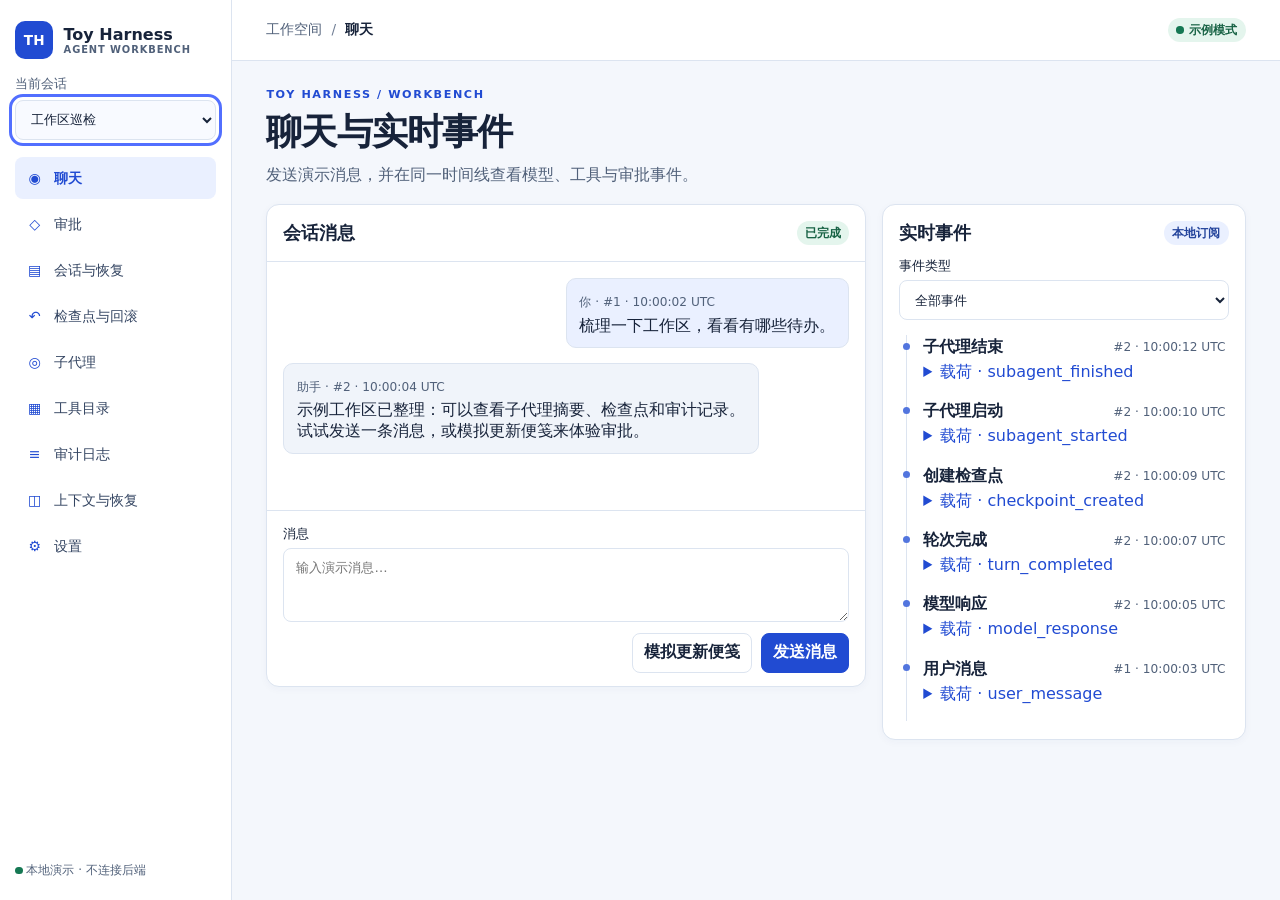
==== static/html/index.html @ 7e0b5bed "workflow: web-ui (round 1)" ====
<!doctype html>
<html lang="zh-CN">
<head>
  <meta charset="utf-8">
  <meta name="viewport" content="width=device-width, initial-scale=1">
  <meta name="color-scheme" content="light">
  <title>Toy Harness · 演示工作台</title>
  <link rel="icon" href="data:,">
  <link rel="stylesheet" href="../css/index.css">
  <script type="module" src="../js/app.mjs"></script>
</head>
<body>
  <a href="#main" class="skip" id="skip">跳至主要内容</a>
  <aside class="sidebar">
    <div class="brand"><span class="logo" aria-hidden="true">TH</span><div>Toy Harness<small>AGENT WORKBENCH</small></div></div>
    <label class="workspace" for="session-select">当前会话<select id="session-select" disabled><option>加载中…</option></select></label>
    <nav id="nav" aria-label="工作台导航"></nav>
    <div class="sidebar-foot"><span class="dot" aria-hidden="true"></span> 本地演示 · 不连接后端</div>
  </aside>
  <main id="main" tabindex="-1">
    <header class="masthead"><span>工作空间 <span class="slash" aria-hidden="true">/</span> <strong id="breadcrumb">聊天</strong></span><span class="badge mode"><span class="dot" aria-hidden="true"></span> 示例模式</span></header>
    <div class="content">
      <header class="page-head"><p class="eyebrow">TOY HARNESS / WORKBENCH</p><h1 id="page-title" tabindex="-1">聊天与实时事件</h1><p id="page-description"></p></header>
      <div id="error" class="notice error" role="alert" hidden></div>
      <div id="status" class="sr-only" role="status"></div>
      <div id="page" aria-busy="true"><p class="empty">正在加载本地演示…</p></div>
      <noscript><p class="notice error">此演示需要启用 JavaScript。</p></noscript>
    </div>
  </main>
  <dialog id="dialog" aria-labelledby="dialog-title" aria-describedby="dialog-description">
    <header class="dialog-head"><h2 id="dialog-title"></h2><button type="button" id="dialog-close" class="icon-button" aria-label="关闭弹窗" autofocus>×</button></header>
    <p id="dialog-description"></p>
    <div id="dialog-body"></div>
    <p id="dialog-error" class="notice error" role="alert" hidden></p>
    <div id="dialog-actions" class="actions dialog-actions"></div>
  </dialog>
</body>
</html>
---- static/css/index.css ----
:root {
  font-family: system-ui, "Microsoft YaHei", sans-serif;
  color: #17233a;
  background: #f4f7fc;
  --surface: #fff;
  --muted: #51617a;
  --line: #dce4f0;
  --primary: #214bd2;
  --tint: #eaf0ff;
  --shadow: 0 2px 8px #1e3a6d09;
}
*, *::before, *::after { box-sizing: border-box; }
body { margin: 0; display: grid; grid-template-columns: 232px minmax(0, 1fr); min-height: 100vh; }
main, section, article, div { min-width: 0; }
a { color: var(--primary); text-underline-offset: .2em; }
button, input, textarea, select { font: inherit; }
button, input, textarea, select { border: 1px solid var(--line); border-radius: 8px; background: #fff; color: inherit; }
button, input, select { min-height: 40px; padding: .48rem .7rem; }
button { cursor: pointer; font-weight: 650; }
button:hover:not(:disabled) { background: var(--tint); }
button:disabled { opacity: .58; cursor: not-allowed; }
:focus-visible { outline: 3px solid #526fff; outline-offset: 3px; }
button.primary { background: var(--primary); border-color: var(--primary); color: white; }
button.primary:hover:not(:disabled) { background: #1939aa; }
button.danger { color: #9f1e2e; border-color: #efc5cc; }
textarea { display: block; width: 100%; min-height: 74px; padding: .65rem .75rem; resize: vertical; }
h1, h2, h3, p { margin: 0; }
h1 { font-size: clamp(1.65rem, 4vw, 2.25rem); letter-spacing: -.025em; }
h2 { font-size: 1.12rem; }
h3 { font-size: 1rem; }
p, dd, pre, summary { overflow-wrap: anywhere; }
code, pre, .mono { font-family: ui-monospace, Consolas, monospace; }
pre { white-space: pre-wrap; margin: .5rem 0 0; padding: .75rem; border: 1px solid var(--line); border-radius: 8px; background: #f7f9fd; font-size: .8rem; }
[hidden] { display: none !important; }
.sr-only, .skip:not(:focus) { position: absolute; width: 1px; height: 1px; padding: 0; margin: -1px; overflow: hidden; clip-path: inset(50%); white-space: nowrap; }
.skip:focus { position: fixed; top: .6rem; left: .6rem; z-index: 5; padding: .65rem; background: white; }
.sidebar { background: var(--surface); border-right: 1px solid var(--line); padding: 1.3rem .95rem; position: sticky; top: 0; height: 100vh; overflow: auto; display: flex; flex-direction: column; gap: 1.1rem; }
.brand { display: flex; align-items: center; gap: .65rem; font-weight: 780; white-space: nowrap; }
.brand small { display: block; font-size: .62rem; letter-spacing: .09em; color: var(--muted); font-weight: 650; }
.logo { display: grid; place-items: center; width: 38px; height: 38px; flex: none; border-radius: 10px; background: var(--primary); color: white; font-size: .85rem; }
.workspace { display: grid; gap: .4rem; color: var(--muted); font-size: .8rem; }
.workspace select { width: 100%; color: #17233a; background: #f8faff; }
nav { display: grid; gap: .25rem; }
nav a { display: flex; align-items: center; gap: .65rem; padding: .55rem .65rem; min-height: 42px; border-radius: 8px; text-decoration: none; color: #344562; font-size: .89rem; }
nav a:hover, nav a[aria-current="page"] { color: var(--primary); background: var(--tint); }
nav a[aria-current="page"] { font-weight: 730; }
.nav-icon { width: 1.15rem; text-align: center; color: var(--primary); flex: none; }
.sidebar-foot { margin-top: auto; font-size: .74rem; color: var(--muted); }
.dot { display: inline-block; flex: none; height: .47rem; width: .47rem; border-radius: 50%; background: #157853; }
.masthead { display: flex; justify-content: space-between; align-items: center; gap: .8rem; padding: .8rem clamp(1rem, 4vw, 2.15rem); min-height: 61px; background: white; border-bottom: 1px solid var(--line); color: var(--muted); font-size: .85rem; }
.masthead strong { color: #17233a; }
.slash { margin: 0 .3rem; color: #707e95; }
.content { max-width: 1510px; margin: auto; padding: 1.6rem clamp(1rem, 4vw, 2.15rem) 2rem; }
.page-head { display: grid; gap: .34rem; margin-bottom: 1.15rem; }
.page-head p { color: var(--muted); line-height: 1.45; }
.page-head .eyebrow { color: var(--primary); font-size: .7rem; font-weight: 800; letter-spacing: .14em; }
.badge { width: fit-content; display: inline-flex; align-items: center; gap: .35rem; font-size: .75rem; font-weight: 680; padding: .22rem .52rem; border-radius: 20px; background: var(--tint); color: #24449c; overflow-wrap: anywhere; }
.badge.mode, .badge.completed, .badge.approved, .badge.success { background: #e4f5ed; color: #176244; }
.badge.waiting_approval, .badge.pending, .badge.open { background: #fff2d9; color: #784d06; }
.badge.failed, .badge.denied, .badge.unknown { background: #feecef; color: #9f1e2e; }
.grid { display: grid; gap: 1rem; align-items: start; }
.split { grid-template-columns: minmax(0, 1.65fr) minmax(0, 1fr); }
.equal { grid-template-columns: repeat(2, minmax(0, 1fr)); }
.card { background: white; border: 1px solid var(--line); border-radius: 13px; box-shadow: var(--shadow); }
.panel { padding: 1rem; }
.panel > h2 { margin-bottom: .72rem; }
.section-head, .row-head { display: flex; justify-content: space-between; align-items: center; gap: .55rem; flex-wrap: wrap; }
.section-head { margin-bottom: .75rem; }
.stack { display: grid; gap: .7rem; }
.item { border: 1px solid var(--line); padding: .75rem; border-radius: 9px; }
.actions, .filters { display: flex; gap: .55rem; flex-wrap: wrap; align-items: end; }
.filters { margin-bottom: .75rem; }
.field { display: grid; gap: .3rem; font-size: .82rem; min-width: 0; }
.field input, .field select { max-width: 100%; }
.field.grow { flex: 1 1 12rem; }
.muted, .meta { color: var(--muted); }
.meta { font-size: .76rem; }
.empty, .notice { border: 1px dashed var(--line); background: #f8faff; color: var(--muted); border-radius: 9px; padding: .75rem; }
.notice { font-size: .88rem; }
.notice.error { border: 1px solid #efc5cc; color: #8f1928; background: #fff1f3; }
#error { margin-bottom: .85rem; }
.chat-panel .section-head { border-bottom: 1px solid var(--line); padding: 1rem; margin: 0; }
.chat-stream { display: grid; gap: .9rem; align-content: start; min-height: 248px; max-height: 52vh; overflow: auto; padding: 1rem; }
.message { max-width: 90%; width: fit-content; padding: .66rem .8rem; border-radius: 10px; background: #f0f4fa; border: 1px solid var(--line); }
.message.user { justify-self: end; background: var(--tint); }
.message.tool { max-width: 100%; }
.message p { margin-top: .28rem; white-space: pre-wrap; }
.composer { border-top: 1px solid var(--line); padding: .85rem 1rem; }
.composer .actions { justify-content: flex-end; }
.event-stream { max-height: 54vh; overflow: auto; padding: .15rem; }
.event { position: relative; padding: .15rem .05rem .75rem 1rem; border-left: 1px solid var(--line); margin-left: .3rem; }
.event::before { content: ''; position: absolute; left: -.25rem; top: .5rem; border-radius: 50%; background: #5275de; width: .44rem; height: .44rem; }
summary { cursor: pointer; color: var(--primary); padding: .25rem 0; }
.kv { display: grid; grid-template-columns: minmax(0, max-content) minmax(0, 1fr); gap: .38rem .75rem; margin: .6rem 0 0; font-size: .84rem; }
.kv dt { color: var(--muted); overflow-wrap: anywhere; }
.kv dd { margin: 0; }
dialog { width: min(540px, calc(100% - 2rem)); max-height: calc(100% - 2rem); padding: 1.2rem; border: 1px solid var(--line); border-radius: 13px; color: inherit; box-shadow: 0 24px 80px #0a194344; }
dialog::backdrop { background: #16264588; }
.dialog-head { display: flex; align-items: center; justify-content: space-between; gap: .5rem; margin-bottom: .35rem; }
.icon-button { min-width: 40px; font-size: 1.15rem; }
#dialog-description { color: var(--muted); font-size: .88rem; }
#dialog-body, #dialog-error, .dialog-actions { margin-top: .85rem; }
.dialog-actions { justify-content: flex-end; }
@media (max-width: 960px) {
  body { grid-template-columns: 188px minmax(0, 1fr); }
  .split { grid-template-columns: minmax(0, 1fr); }
}
@media (max-width: 660px) {
  body { display: block; }
  .sidebar { position: static; height: auto; overflow: visible; border-right: 0; border-bottom: 1px solid var(--line); padding: .7rem 1rem; gap: .55rem; }
  nav { grid-template-columns: repeat(2, minmax(0, 1fr)); }
  nav a { padding: .38rem; gap: .35rem; }
  .sidebar-foot { display: none; }
  .content { padding-top: 1rem; }
  .equal { grid-template-columns: minmax(0, 1fr); }
  .chat-stream, .event-stream { max-height: 22rem; }
}
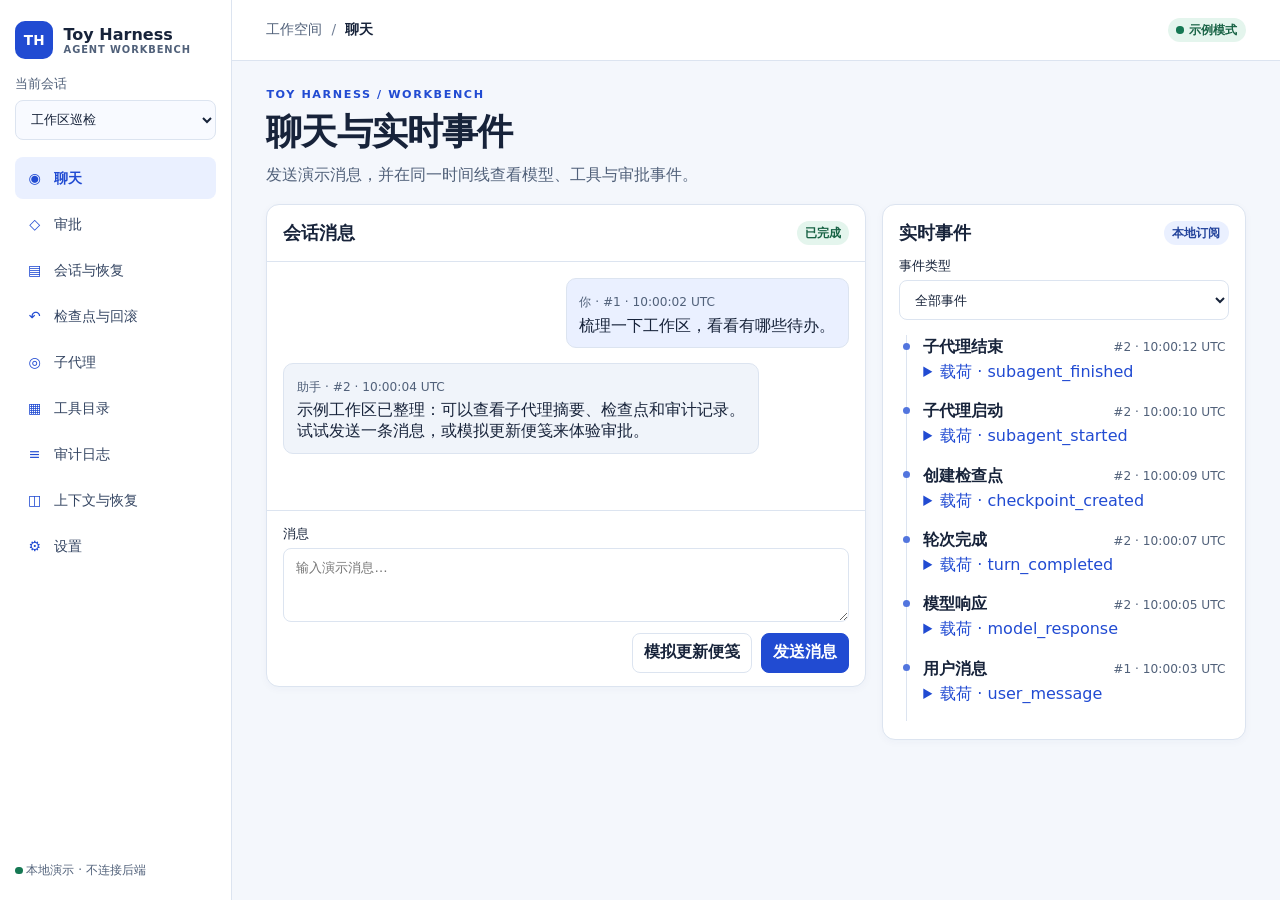
==== commit 960c2453: "workflow: acceptance-2 (round 1)" ====
--- a/static/html/index.html
+++ b/static/html/index.html
@@ -4,26 +4,59 @@
   <meta charset="utf-8">
   <meta name="viewport" content="width=device-width, initial-scale=1">
   <meta name="color-scheme" content="light">
-  <title>Toy Harness · 演示工作台</title>
+  <title>聊天 · Toy Harness</title>
   <link rel="icon" href="data:,">
   <link rel="stylesheet" href="../css/index.css">
-  <script type="module" src="../js/app.mjs"></script>
+  <script type="module" src="../js/app.js"></script>
 </head>
 <body>
   <a href="#main" class="skip" id="skip">跳至主要内容</a>
   <aside class="sidebar">
     <div class="brand"><span class="logo" aria-hidden="true">TH</span><div>Toy Harness<small>AGENT WORKBENCH</small></div></div>
     <label class="workspace" for="session-select">当前会话<select id="session-select" disabled><option>加载中…</option></select></label>
-    <nav id="nav" aria-label="工作台导航"></nav>
+    <nav aria-label="工作台导航">
+      <a href="index.html" aria-current="page"><span class="nav-icon" aria-hidden="true">◉</span>聊天</a>
+      <a href="approvals.html"><span class="nav-icon" aria-hidden="true">◇</span>审批</a>
+      <a href="sessions.html"><span class="nav-icon" aria-hidden="true">▤</span>会话与恢复</a>
+      <a href="checkpoints.html"><span class="nav-icon" aria-hidden="true">↶</span>检查点与回滚</a>
+      <a href="subagents.html"><span class="nav-icon" aria-hidden="true">◎</span>子代理</a>
+      <a href="tools.html"><span class="nav-icon" aria-hidden="true">▦</span>工具目录</a>
+      <a href="audit.html"><span class="nav-icon" aria-hidden="true">≡</span>审计日志</a>
+      <a href="context.html"><span class="nav-icon" aria-hidden="true">◫</span>上下文与恢复</a>
+      <a href="settings.html"><span class="nav-icon" aria-hidden="true">⚙</span>设置</a>
+    </nav>
     <div class="sidebar-foot"><span class="dot" aria-hidden="true"></span> 本地演示 · 不连接后端</div>
   </aside>
   <main id="main" tabindex="-1">
-    <header class="masthead"><span>工作空间 <span class="slash" aria-hidden="true">/</span> <strong id="breadcrumb">聊天</strong></span><span class="badge mode"><span class="dot" aria-hidden="true"></span> 示例模式</span></header>
+    <header class="masthead"><span>工作空间 <span class="slash" aria-hidden="true">/</span> <strong>聊天</strong></span><span class="badge mode"><span class="dot" aria-hidden="true"></span> 示例模式</span></header>
     <div class="content">
-      <header class="page-head"><p class="eyebrow">TOY HARNESS / WORKBENCH</p><h1 id="page-title" tabindex="-1">聊天与实时事件</h1><p id="page-description"></p></header>
+      <header class="page-head"><p class="eyebrow">TOY HARNESS / WORKBENCH</p><h1 id="page-title" tabindex="-1">聊天与实时事件</h1><p>发送演示消息，并在同一时间线查看模型、工具与审批事件。</p></header>
       <div id="error" class="notice error" role="alert" hidden></div>
+      <p id="storage-warning" class="notice error" role="alert" hidden>无法读取或保存标签页状态；此时换页或刷新可能丢失演示进度。</p>
       <div id="status" class="sr-only" role="status"></div>
-      <div id="page" aria-busy="true"><p class="empty">正在加载本地演示…</p></div>
+      <p id="loading" class="empty">正在加载本地演示…</p>
+      <button type="button" id="retry" hidden>重试</button>
+      <div id="page" data-page="chat" aria-busy="true" hidden>
+        <div class="grid split">
+          <section class="card chat-panel" aria-labelledby="messages-title">
+            <div class="section-head"><h2 id="messages-title">会话消息</h2><span id="session-status"></span></div>
+            <div id="chat-stream" class="chat-stream" tabindex="0" aria-label="消息历史"></div>
+            <div id="recovery" class="composer actions" hidden><span id="recovery-action"></span><a href="context.html">上下文与恢复</a></div>
+            <form id="composer" class="composer stack">
+              <label class="field" for="message">消息<textarea id="message" maxlength="4000" placeholder="输入演示消息…" required></textarea></label>
+              <div class="actions">
+                <button type="button" id="write" data-focus="write">模拟更新便笺</button>
+                <button type="submit" id="send" class="primary" data-focus="send">发送消息</button>
+              </div>
+            </form>
+          </section>
+          <section class="card panel" aria-labelledby="events-title">
+            <div class="section-head"><h2 id="events-title">实时事件</h2><span class="badge">本地订阅</span></div>
+            <div class="filters"><label class="field grow" for="event-filter">事件类型<select id="event-filter"></select></label></div>
+            <div class="event-stream" id="event-stream" tabindex="0" aria-label="实时事件历史"></div>
+          </section>
+        </div>
+      </div>
       <noscript><p class="notice error">此演示需要启用 JavaScript。</p></noscript>
     </div>
   </main>
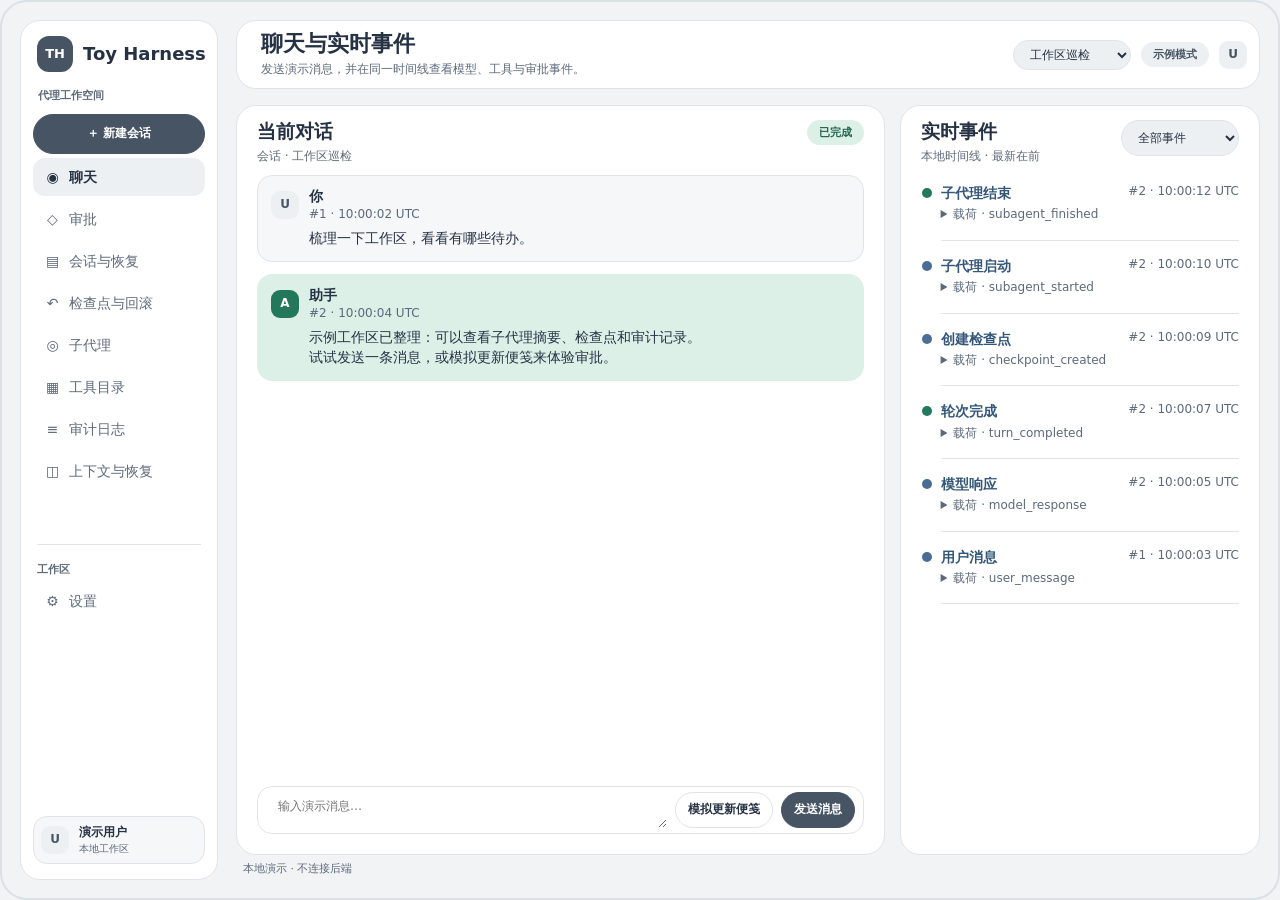
==== commit c7c92a4b: "workflow: reference-ui (round 1)" ====
--- a/static/html/index.html
+++ b/static/html/index.html
@@ -12,8 +12,9 @@
 <body>
   <a href="#main" class="skip" id="skip">跳至主要内容</a>
   <aside class="sidebar">
-    <div class="brand"><span class="logo" aria-hidden="true">TH</span><div>Toy Harness<small>AGENT WORKBENCH</small></div></div>
-    <label class="workspace" for="session-select">当前会话<select id="session-select" disabled><option>加载中…</option></select></label>
+    <div class="brand"><span class="logo" aria-hidden="true">TH</span><strong>Toy Harness</strong></div>
+    <p class="nav-label">代理工作空间</p>
+    <a class="button primary new-link" href="sessions.html#new-session">＋ 新建会话</a>
     <nav aria-label="工作台导航">
       <a href="index.html" aria-current="page"><span class="nav-icon" aria-hidden="true">◉</span>聊天</a>
       <a href="approvals.html"><span class="nav-icon" aria-hidden="true">◇</span>审批</a>
@@ -23,14 +24,17 @@
       <a href="tools.html"><span class="nav-icon" aria-hidden="true">▦</span>工具目录</a>
       <a href="audit.html"><span class="nav-icon" aria-hidden="true">≡</span>审计日志</a>
       <a href="context.html"><span class="nav-icon" aria-hidden="true">◫</span>上下文与恢复</a>
+      <p class="nav-label nav-divider">工作区</p>
       <a href="settings.html"><span class="nav-icon" aria-hidden="true">⚙</span>设置</a>
     </nav>
-    <div class="sidebar-foot"><span class="dot" aria-hidden="true"></span> 本地演示 · 不连接后端</div>
+    <div class="sidebar-foot"><span class="avatar" aria-hidden="true">U</span><div><strong>演示用户</strong><small>本地工作区</small></div></div>
   </aside>
   <main id="main" tabindex="-1">
-    <header class="masthead"><span>工作空间 <span class="slash" aria-hidden="true">/</span> <strong>聊天</strong></span><span class="badge mode"><span class="dot" aria-hidden="true"></span> 示例模式</span></header>
+    <header class="masthead">
+      <div><h1 id="page-title" tabindex="-1">聊天与实时事件</h1><p>发送演示消息，并在同一时间线查看模型、工具与审批事件。</p></div>
+      <div class="header-tools"><label class="workspace" for="session-select"><span class="sr-only">当前会话</span><select id="session-select" disabled><option>加载中…</option></select></label><span class="badge mode">示例模式</span><span class="avatar" aria-hidden="true">U</span></div>
+    </header>
     <div class="content">
-      <header class="page-head"><p class="eyebrow">TOY HARNESS / WORKBENCH</p><h1 id="page-title" tabindex="-1">聊天与实时事件</h1><p>发送演示消息，并在同一时间线查看模型、工具与审批事件。</p></header>
       <div id="error" class="notice error" role="alert" hidden></div>
       <p id="storage-warning" class="notice error" role="alert" hidden>无法读取或保存标签页状态；此时换页或刷新可能丢失演示进度。</p>
       <div id="status" class="sr-only" role="status"></div>
@@ -39,30 +43,29 @@
       <div id="page" data-page="chat" aria-busy="true" hidden>
         <div class="grid split">
           <section class="card chat-panel" aria-labelledby="messages-title">
-            <div class="section-head"><h2 id="messages-title">会话消息</h2><span id="session-status"></span></div>
+            <div class="section-head"><div><h2 id="messages-title">当前对话</h2><p id="chat-session" class="meta"></p></div><span id="session-status"></span></div>
             <div id="chat-stream" class="chat-stream" tabindex="0" aria-label="消息历史"></div>
             <div id="recovery" class="composer actions" hidden><span id="recovery-action"></span><a href="context.html">上下文与恢复</a></div>
             <form id="composer" class="composer stack">
-              <label class="field" for="message">消息<textarea id="message" maxlength="4000" placeholder="输入演示消息…" required></textarea></label>
+              <label class="field" for="message"><span class="sr-only">消息</span><textarea id="message" rows="1" maxlength="4000" placeholder="输入演示消息…" required></textarea></label>
               <div class="actions">
                 <button type="button" id="write" data-focus="write">模拟更新便笺</button>
                 <button type="submit" id="send" class="primary" data-focus="send">发送消息</button>
               </div>
             </form>
           </section>
-          <section class="card panel" aria-labelledby="events-title">
-            <div class="section-head"><h2 id="events-title">实时事件</h2><span class="badge">本地订阅</span></div>
-            <div class="filters"><label class="field grow" for="event-filter">事件类型<select id="event-filter"></select></label></div>
+          <section class="card panel event-panel" aria-labelledby="events-title">
+            <div class="section-head"><div><h2 id="events-title">实时事件</h2><p class="meta">本地时间线 · 最新在前</p></div><label class="field" for="event-filter"><span class="sr-only">事件类型</span><select id="event-filter"></select></label></div>
             <div class="event-stream" id="event-stream" tabindex="0" aria-label="实时事件历史"></div>
           </section>
         </div>
       </div>
       <noscript><p class="notice error">此演示需要启用 JavaScript。</p></noscript>
     </div>
+    <footer>本地演示 · 不连接后端</footer>
   </main>
   <dialog id="dialog" aria-labelledby="dialog-title" aria-describedby="dialog-description">
-    <header class="dialog-head"><h2 id="dialog-title"></h2><button type="button" id="dialog-close" class="icon-button" aria-label="关闭弹窗" autofocus>×</button></header>
-    <p id="dialog-description"></p>
+    <header class="dialog-head"><span class="dialog-mark" aria-hidden="true">!</span><div><h2 id="dialog-title"></h2><p id="dialog-description"></p></div><button type="button" id="dialog-close" class="icon-button" aria-label="关闭弹窗" autofocus>×</button></header>
     <div id="dialog-body"></div>
     <p id="dialog-error" class="notice error" role="alert" hidden></p>
     <div id="dialog-actions" class="actions dialog-actions"></div>
--- a/static/css/index.css
+++ b/static/css/index.css
@@ -1,117 +1,161 @@
 :root {
-  font-family: system-ui, "Microsoft YaHei", sans-serif;
-  color: #17233a;
-  background: #f4f7fc;
+  font: 14px/1.45 system-ui, "Microsoft YaHei", sans-serif;
+  color: #263244;
+  background: #f2f3f5;
   --surface: #fff;
-  --muted: #51617a;
-  --line: #dce4f0;
-  --primary: #214bd2;
-  --tint: #eaf0ff;
-  --shadow: 0 2px 8px #1e3a6d09;
+  --canvas: #f2f3f5;
+  --subtle: #f6f7f9;
+  --muted: #5d697a;
+  --line: #e0e4e9;
+  --primary: #475464;
+  --neutral: #ecf0f3;
+  --info: #dbe6f5;
+  --good: #dcf0e8;
+  --warn: #fff0da;
+  --risk: #fae5e6;
 }
+.split { grid-template-columns: minmax(0, 1.8fr) minmax(0, 1fr); }
+.chat-panel, .event-panel { display: flex; flex-direction: column; }
+.chat-stream { flex: 1; min-height: 180px; max-height: max(320px, calc(100dvh - 270px)); overflow: auto; display: grid; align-content: start; gap: 12px; }
+.message { padding: 10px 13px 13px; background: var(--subtle); border: 1px solid var(--line); border-radius: 15px; }
+.message.update { background: var(--good); border-color: var(--good); }
+.message.update .avatar { background: #23785c; color: white; }
+.message-text { margin: 4px 0 0 38px; white-space: pre-wrap; }
+.message > .meta { margin-left: 38px; }
+.composer { margin-top: 10px; }
+#composer { display: flex; align-items: end; gap: 8px; padding: 5px 8px; border: 1px solid var(--line); border-radius: 15px; }
+#composer .field { flex: 1 1 175px; }
+#composer textarea { border: 0; min-height: 36px; }
+.event-stream { max-height: max(320px, calc(100dvh - 200px)); overflow: auto; }
+.event { position: relative; margin-left: 20px; padding: 8px 0 13px; border-bottom: 1px solid var(--line); }
+.event + .event { margin-top: 7px; }
+.event::before { content: ''; position: absolute; top: 13px; left: -19px; width: 10px; height: 10px; border-radius: 50%; background: #4a6c95; }
+.event h3 { color: #345779; }
+.event[data-event="approval_required"]::before { background: #a16b22; }
+.event[data-event="turn_failed"]::before { background: #a74d56; }
+.event:is([data-event="tool_end"], [data-event="turn_completed"], [data-event="subagent_finished"])::before { background: #24785d; }
+.event details { font-size: 12px; }
+.event details:not([open]) summary { color: var(--muted); }
+@media (max-width: 650px) { #composer { flex-wrap: wrap; } }
 *, *::before, *::after { box-sizing: border-box; }
-body { margin: 0; display: grid; grid-template-columns: 232px minmax(0, 1fr); min-height: 100vh; }
-main, section, article, div { min-width: 0; }
-a { color: var(--primary); text-underline-offset: .2em; }
-button, input, textarea, select { font: inherit; }
-button, input, textarea, select { border: 1px solid var(--line); border-radius: 8px; background: #fff; color: inherit; }
-button, input, select { min-height: 40px; padding: .48rem .7rem; }
-button { cursor: pointer; font-weight: 650; }
-button:hover:not(:disabled) { background: var(--tint); }
+[hidden] { display: none !important; }
+body { margin: 0; min-height: 100vh; min-height: 100dvh; padding: 18px; display: grid; grid-template-columns: 198px minmax(0, 1fr); gap: 18px; border: 2px solid #dbe0e6; border-radius: 27px; }
+main, section, article, div, form { min-width: 0; }
+main { display: flex; flex-direction: column; gap: 16px; }
+h1, h2, h3, p { margin: 0; }
+h1 { font-size: 22px; line-height: 1.2; }
+h2 { font-size: 19px; line-height: 1.25; }
+h3 { font-size: 14px; }
+p, dd, td, th, summary { overflow-wrap: anywhere; }
+a { color: #345779; text-underline-offset: .2em; }
+button, input, textarea, select { font: inherit; color: inherit; }
+button, .button, input, textarea, select { border: 1px solid var(--line); background: var(--surface); }
+button, .button, input, select, textarea { min-height: 36px; padding: 6px 12px; }
+button, .button { border-radius: 999px; font-weight: 650; font-size: 12px; cursor: pointer; }
+.button { display: inline-flex; align-items: center; justify-content: center; color: inherit; text-decoration: none; }
+button:hover:not(:disabled), .button:hover { background: var(--neutral); }
 button:disabled { opacity: .58; cursor: not-allowed; }
-:focus-visible { outline: 3px solid #526fff; outline-offset: 3px; }
-button.primary { background: var(--primary); border-color: var(--primary); color: white; }
-button.primary:hover:not(:disabled) { background: #1939aa; }
-button.danger { color: #9f1e2e; border-color: #efc5cc; }
-textarea { display: block; width: 100%; min-height: 74px; padding: .65rem .75rem; resize: vertical; }
-h1, h2, h3, p { margin: 0; }
-h1 { font-size: clamp(1.65rem, 4vw, 2.25rem); letter-spacing: -.025em; }
-h2 { font-size: 1.12rem; }
-h3 { font-size: 1rem; }
-p, dd, pre, summary { overflow-wrap: anywhere; }
-code, pre, .mono { font-family: ui-monospace, Consolas, monospace; }
-pre { white-space: pre-wrap; margin: .5rem 0 0; padding: .75rem; border: 1px solid var(--line); border-radius: 8px; background: #f7f9fd; font-size: .8rem; }
-[hidden] { display: none !important; }
-.sr-only, .skip:not(:focus) { position: absolute; width: 1px; height: 1px; padding: 0; margin: -1px; overflow: hidden; clip-path: inset(50%); white-space: nowrap; }
-.skip:focus { position: fixed; top: .6rem; left: .6rem; z-index: 5; padding: .65rem; background: white; }
-.sidebar { background: var(--surface); border-right: 1px solid var(--line); padding: 1.3rem .95rem; position: sticky; top: 0; height: 100vh; overflow: auto; display: flex; flex-direction: column; gap: 1.1rem; }
-.brand { display: flex; align-items: center; gap: .65rem; font-weight: 780; white-space: nowrap; }
-.brand small { display: block; font-size: .62rem; letter-spacing: .09em; color: var(--muted); font-weight: 650; }
-.logo { display: grid; place-items: center; width: 38px; height: 38px; flex: none; border-radius: 10px; background: var(--primary); color: white; font-size: .85rem; }
-.workspace { display: grid; gap: .4rem; color: var(--muted); font-size: .8rem; }
-.workspace select { width: 100%; color: #17233a; background: #f8faff; }
-nav { display: grid; gap: .25rem; }
-nav a { display: flex; align-items: center; gap: .65rem; padding: .55rem .65rem; min-height: 42px; border-radius: 8px; text-decoration: none; color: #344562; font-size: .89rem; }
-nav a:hover, nav a[aria-current="page"] { color: var(--primary); background: var(--tint); }
-nav a[aria-current="page"] { font-weight: 730; }
-.nav-icon { width: 1.15rem; text-align: center; color: var(--primary); flex: none; }
-.sidebar-foot { margin-top: auto; font-size: .74rem; color: var(--muted); }
-.dot { display: inline-block; flex: none; height: .47rem; width: .47rem; border-radius: 50%; background: #157853; }
-.masthead { display: flex; justify-content: space-between; align-items: center; gap: .8rem; padding: .8rem clamp(1rem, 4vw, 2.15rem); min-height: 61px; background: white; border-bottom: 1px solid var(--line); color: var(--muted); font-size: .85rem; }
-.masthead strong { color: #17233a; }
-.slash { margin: 0 .3rem; color: #707e95; }
-.content { max-width: 1510px; margin: auto; padding: 1.6rem clamp(1rem, 4vw, 2.15rem) 2rem; }
-.page-head { display: grid; gap: .34rem; margin-bottom: 1.15rem; }
-.page-head p { color: var(--muted); line-height: 1.45; }
-.page-head .eyebrow { color: var(--primary); font-size: .7rem; font-weight: 800; letter-spacing: .14em; }
-.badge { width: fit-content; display: inline-flex; align-items: center; gap: .35rem; font-size: .75rem; font-weight: 680; padding: .22rem .52rem; border-radius: 20px; background: var(--tint); color: #24449c; overflow-wrap: anywhere; }
-.badge.mode, .badge.completed, .badge.approved, .badge.success { background: #e4f5ed; color: #176244; }
-.badge.waiting_approval, .badge.pending, .badge.open { background: #fff2d9; color: #784d06; }
-.badge.failed, .badge.denied, .badge.unknown { background: #feecef; color: #9f1e2e; }
-.grid { display: grid; gap: 1rem; align-items: start; }
-.split { grid-template-columns: minmax(0, 1.65fr) minmax(0, 1fr); }
+.primary, .primary:hover { background: var(--primary); border-color: var(--primary); color: #fff; }
+.primary:hover:not(:disabled) { background: #344153; }
+button.danger { color: #8a343c; }
+:focus-visible { outline: 2px solid #416f9a; outline-offset: 3px; }
+input, textarea { border-radius: 12px; }
+input[type="search"] { background: var(--subtle); }
+select { border-radius: 999px; background: var(--neutral); max-width: 100%; }
+textarea { display: block; width: 100%; resize: vertical; }
+code, pre { font-family: ui-monospace, Consolas, monospace; }
+pre { white-space: pre-wrap; overflow-wrap: anywhere; margin: 0; padding: 10px 12px; border: 1px solid var(--line); border-radius: 10px; background: var(--surface); font-size: 12px; }
+summary { color: #345779; cursor: pointer; padding: 3px 0; }
+summary + pre { margin-top: 5px; }
+.sr-only, .skip:not(:focus) { position: absolute; width: 1px; height: 1px; padding: 0; overflow: hidden; clip-path: inset(50%); white-space: nowrap; }
+.skip:focus { position: fixed; z-index: 2; top: 12px; left: 12px; padding: 10px; background: white; }
+.sidebar, .masthead, .card { border: 1px solid var(--line); border-radius: 20px; background: var(--surface); }
+.sidebar { position: sticky; top: 20px; align-self: start; min-height: calc(100vh - 40px); min-height: calc(100dvh - 40px); display: flex; flex-direction: column; padding: 15px 12px; }
+.brand, .identity, .sidebar-foot, .header-tools { display: flex; align-items: center; gap: 10px; min-width: 0; }
+.brand { padding: 0 4px; font-size: 18px; white-space: nowrap; }
+.logo, .avatar { display: inline-grid; flex: none; place-items: center; font-weight: 750; }
+.logo { width: 36px; height: 36px; border-radius: 12px; background: var(--primary); color: #fff; font-size: 13px; }
+.avatar { width: 28px; height: 28px; border-radius: 9px; background: var(--neutral); color: var(--primary); font-size: 12px; }
+.nav-label { color: var(--muted); font-size: 11px; font-weight: 700; margin: 16px 5px 10px; }
+.new-link { width: 100%; min-height: 40px; margin-bottom: 4px; }
+nav { display: grid; gap: 4px; }
+nav a { display: flex; align-items: center; gap: 9px; padding: 8px 12px; min-height: 38px; border-radius: 12px; text-decoration: none; color: var(--muted); }
+nav a:hover, nav a[aria-current] { background: var(--neutral); color: #273345; }
+nav a[aria-current] { font-weight: 750; }
+.nav-icon { width: 15px; flex: none; text-align: center; }
+.nav-divider { margin: clamp(12px, 6vh, 50px) 4px 0; border-top: 1px solid var(--line); padding-top: 17px; }
+.sidebar-foot { margin-top: auto; padding: 7px; border: 1px solid var(--line); border-radius: 14px; background: var(--subtle); font-size: 12px; }
+.sidebar-foot small { display: block; color: var(--muted); }
+.masthead { min-height: 69px; padding: 8px 12px 8px 24px; display: flex; align-items: center; justify-content: space-between; gap: 12px; }
+.masthead p, .meta { color: var(--muted); font-size: 12px; }
+.masthead p { margin-top: 3px; }
+.header-tools { flex-wrap: wrap; justify-content: flex-end; }
+.header-tools select { min-height: 30px; max-width: min(215px, 100%); font-size: 12px; }
+.content { display: flex; flex: 1; flex-direction: column; }
+#page { display: flex; flex: 1; flex-direction: column; }
+#page > .grid, #page > .card { flex: 1; }
+footer { margin: -10px 7px 3px; color: var(--muted); font-size: 11px; }
+.grid { display: grid; gap: 15px; }
 .equal { grid-template-columns: repeat(2, minmax(0, 1fr)); }
-.card { background: white; border: 1px solid var(--line); border-radius: 13px; box-shadow: var(--shadow); }
-.panel { padding: 1rem; }
-.panel > h2 { margin-bottom: .72rem; }
-.section-head, .row-head { display: flex; justify-content: space-between; align-items: center; gap: .55rem; flex-wrap: wrap; }
-.section-head { margin-bottom: .75rem; }
-.stack { display: grid; gap: .7rem; }
-.item { border: 1px solid var(--line); padding: .75rem; border-radius: 9px; }
-.actions, .filters { display: flex; gap: .55rem; flex-wrap: wrap; align-items: end; }
-.filters { margin-bottom: .75rem; }
-.field { display: grid; gap: .3rem; font-size: .82rem; min-width: 0; }
-.field input, .field select { max-width: 100%; }
-.field.grow { flex: 1 1 12rem; }
-.muted, .meta { color: var(--muted); }
-.meta { font-size: .76rem; }
-.empty, .notice { border: 1px dashed var(--line); background: #f8faff; color: var(--muted); border-radius: 9px; padding: .75rem; }
-.notice { font-size: .88rem; }
-.notice.error { border: 1px solid #efc5cc; color: #8f1928; background: #fff1f3; }
-#error { margin-bottom: .85rem; }
-.chat-panel .section-head { border-bottom: 1px solid var(--line); padding: 1rem; margin: 0; }
-.chat-stream { display: grid; gap: .9rem; align-content: start; min-height: 248px; max-height: 52vh; overflow: auto; padding: 1rem; }
-.message { max-width: 90%; width: fit-content; padding: .66rem .8rem; border-radius: 10px; background: #f0f4fa; border: 1px solid var(--line); }
-.message.user { justify-self: end; background: var(--tint); }
-.message.tool { max-width: 100%; }
-.message p { margin-top: .28rem; white-space: pre-wrap; }
-.composer { border-top: 1px solid var(--line); padding: .85rem 1rem; }
-.composer .actions { justify-content: flex-end; }
-.event-stream { max-height: 54vh; overflow: auto; padding: .15rem; }
-.event { position: relative; padding: .15rem .05rem .75rem 1rem; border-left: 1px solid var(--line); margin-left: .3rem; }
-.event::before { content: ''; position: absolute; left: -.25rem; top: .5rem; border-radius: 50%; background: #5275de; width: .44rem; height: .44rem; }
-summary { cursor: pointer; color: var(--primary); padding: .25rem 0; }
-.kv { display: grid; grid-template-columns: minmax(0, max-content) minmax(0, 1fr); gap: .38rem .75rem; margin: .6rem 0 0; font-size: .84rem; }
-.kv dt { color: var(--muted); overflow-wrap: anywhere; }
+.panel, .chat-panel { padding: 14px 20px 20px; }
+.section-head, .row-head { display: flex; align-items: flex-start; justify-content: space-between; gap: 8px; flex-wrap: wrap; }
+.section-head { margin-bottom: 10px; }
+h2 + .meta, .section-head h2 + .meta { margin-top: 4px; }
+.stack { display: grid; align-content: start; gap: 10px; }
+.panel > .stack, .panel > .actions, .panel > .inset, .panel > details { margin-top: 12px; }
+.item, .inset, .notice, .empty { border: 1px solid var(--line); border-radius: 14px; padding: 12px 15px; }
+.inset, .notice, .empty { background: var(--subtle); }
+.notice.error { background: var(--risk); color: #8a343c; }
+.notice, .empty { font-size: 13px; }
+#error, #storage-warning { margin-bottom: 8px; }
+.badge { display: inline-flex; max-width: 100%; align-items: center; justify-content: center; min-height: 25px; padding: 3px 12px; border-radius: 999px; background: var(--neutral); color: var(--primary); font-weight: 700; font-size: 11px; overflow-wrap: anywhere; }
+.badge.running, .badge.dispatched { background: var(--info); color: #345779; }
+.badge.success, .badge.completed, .badge.approved { background: var(--good); color: #20634e; }
+.badge.pending, .badge.waiting_approval, .badge.awaiting_approval, .badge.open { background: var(--warn); color: #794a12; }
+.badge.failed, .badge.denied, .badge.unknown { background: var(--risk); color: #8a343c; }
+.actions, .filters { display: flex; align-items: end; flex-wrap: wrap; gap: 8px; }
+.filters { margin: 9px 0 12px; }
+.field { display: grid; gap: 5px; min-width: 0; font-size: 12px; }
+.field input, .field select { width: 100%; }
+.field.grow { flex: 1 1 220px; }
+.meta, .muted { color: var(--muted); }
+.kv { display: grid; grid-template-columns: minmax(0, 135px) minmax(0, 1fr); gap: 8px 12px; margin: 8px 0; font-size: 13px; }
+.kv dt { font-size: 12px; color: var(--muted); overflow-wrap: anywhere; }
 .kv dd { margin: 0; }
-dialog { width: min(540px, calc(100% - 2rem)); max-height: calc(100% - 2rem); padding: 1.2rem; border: 1px solid var(--line); border-radius: 13px; color: inherit; box-shadow: 0 24px 80px #0a194344; }
-dialog::backdrop { background: #16264588; }
-.dialog-head { display: flex; align-items: center; justify-content: space-between; gap: .5rem; margin-bottom: .35rem; }
-.icon-button { min-width: 40px; font-size: 1.15rem; }
-#dialog-description { color: var(--muted); font-size: .88rem; }
-#dialog-body, #dialog-error, .dialog-actions { margin-top: .85rem; }
-.dialog-actions { justify-content: flex-end; }
-@media (max-width: 960px) {
-  body { grid-template-columns: 188px minmax(0, 1fr); }
-  .split { grid-template-columns: minmax(0, 1fr); }
+dialog { width: min(704px, calc(100% - 30px)); max-height: calc(100% - 36px); padding: 24px 32px 26px; border: 1px solid var(--line); border-radius: 24px; color: inherit; }
+dialog::backdrop { background: #39465877; }
+.dialog-head { display: grid; grid-template-columns: auto minmax(0, 1fr) auto; gap: 15px; align-items: start; }
+.dialog-head h2 { font-size: 24px; }
+.dialog-mark { display: grid; place-items: center; width: 42px; height: 42px; border-radius: 14px; background: var(--neutral); font-weight: 800; }
+.icon-button { min-width: 36px; padding: 0; font-size: 20px; border-color: transparent; }
+#dialog-description { color: var(--muted); margin-top: 4px; }
+#dialog-body, #dialog-error { margin-top: 22px; }
+.dialog-actions { justify-content: flex-end; margin-top: 28px; }
+.dialog-actions button { min-height: 42px; min-width: min(145px, 100%); }
+.dialog-actions .primary { min-width: min(200px, 100%); }
+.approval-body .inset { padding: 18px 24px; }
+.approval-body .inset h3 { margin: 14px 0 8px; padding-top: 10px; border-top: 1px solid var(--line); }
+.approval-body > .badge { justify-self: start; }
+dialog[data-variant="approval"] .dialog-actions { margin-top: 36px; }
+@media (max-width: 900px) {
+  body { grid-template-columns: 170px minmax(0, 1fr); gap: 12px; padding: 12px; }
+  .brand { font-size: 15px; }
+  .masthead { padding-left: 15px; }
+  .grid { grid-template-columns: minmax(0, 1fr); }
 }
-@media (max-width: 660px) {
-  body { display: block; }
-  .sidebar { position: static; height: auto; overflow: visible; border-right: 0; border-bottom: 1px solid var(--line); padding: .7rem 1rem; gap: .55rem; }
-  nav { grid-template-columns: repeat(2, minmax(0, 1fr)); }
-  nav a { padding: .38rem; gap: .35rem; }
-  .sidebar-foot { display: none; }
-  .content { padding-top: 1rem; }
-  .equal { grid-template-columns: minmax(0, 1fr); }
-  .chat-stream, .event-stream { max-height: 22rem; }
+@media (max-width: 650px) {
+  body { display: block; border: 0; padding: 10px; }
+  .sidebar { position: static; min-height: auto; margin-bottom: 12px; padding: 10px; }
+  .nav-label, .sidebar-foot { display: none; }
+  .new-link { align-self: start; width: auto; margin: 8px 0; }
+  nav { grid-template-columns: repeat(3, minmax(0, 1fr)); }
+  nav a { padding: 5px; gap: 3px; min-height: 34px; font-size: 12px; overflow-wrap: anywhere; }
+  .masthead { flex-wrap: wrap; }
+  .header-tools { justify-content: start; }
+  .panel, .chat-panel { padding: 13px; }
+  .kv { grid-template-columns: minmax(0, .8fr) minmax(0, 1.2fr); }
+  dialog { padding: 15px; }
+  .dialog-head { gap: 8px; }
+  .dialog-head h2 { font-size: 20px; }
+  .approval-body .inset { padding: 12px; }
 }
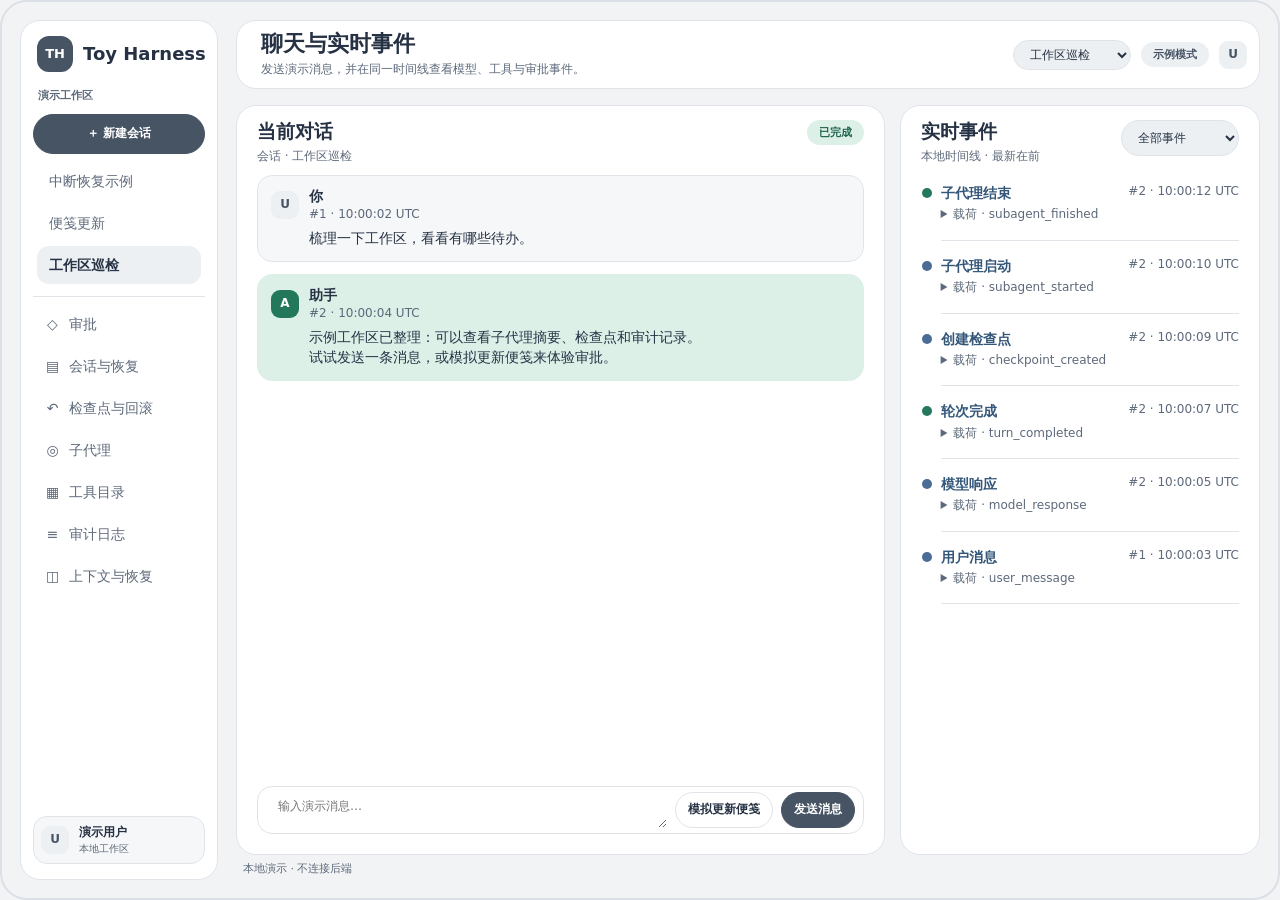
==== commit efa0c4d1: "workflow: workspace-navigation (round 1)" ====
--- a/static/html/index.html
+++ b/static/html/index.html
@@ -13,10 +13,10 @@
   <a href="#main" class="skip" id="skip">跳至主要内容</a>
   <aside class="sidebar">
     <div class="brand"><span class="logo" aria-hidden="true">TH</span><strong>Toy Harness</strong></div>
-    <p class="nav-label">代理工作空间</p>
+    <p class="nav-label" id="workspace-name">演示工作区</p>
     <a class="button primary new-link" href="sessions.html#new-session">＋ 新建会话</a>
-    <nav aria-label="工作台导航">
-      <a href="index.html" aria-current="page"><span class="nav-icon" aria-hidden="true">◉</span>聊天</a>
+    <nav class="history-nav" aria-label="工作区会话历史" id="session-history"></nav>
+    <nav class="task-nav" aria-label="工作台导航">
       <a href="approvals.html"><span class="nav-icon" aria-hidden="true">◇</span>审批</a>
       <a href="sessions.html"><span class="nav-icon" aria-hidden="true">▤</span>会话与恢复</a>
       <a href="checkpoints.html"><span class="nav-icon" aria-hidden="true">↶</span>检查点与回滚</a>
@@ -24,10 +24,8 @@
       <a href="tools.html"><span class="nav-icon" aria-hidden="true">▦</span>工具目录</a>
       <a href="audit.html"><span class="nav-icon" aria-hidden="true">≡</span>审计日志</a>
       <a href="context.html"><span class="nav-icon" aria-hidden="true">◫</span>上下文与恢复</a>
-      <p class="nav-label nav-divider">工作区</p>
-      <a href="settings.html"><span class="nav-icon" aria-hidden="true">⚙</span>设置</a>
     </nav>
-    <div class="sidebar-foot"><span class="avatar" aria-hidden="true">U</span><div><strong>演示用户</strong><small>本地工作区</small></div></div>
+    <a class="sidebar-foot" href="settings.html" aria-label="演示用户设置"><span class="avatar" aria-hidden="true">U</span><div><strong>演示用户</strong><small>本地工作区</small></div></a>
   </aside>
   <main id="main" tabindex="-1">
     <header class="masthead">
@@ -45,7 +43,7 @@
           <section class="card chat-panel" aria-labelledby="messages-title">
             <div class="section-head"><div><h2 id="messages-title">当前对话</h2><p id="chat-session" class="meta"></p></div><span id="session-status"></span></div>
             <div id="chat-stream" class="chat-stream" tabindex="0" aria-label="消息历史"></div>
-            <div id="recovery" class="composer actions" hidden><span id="recovery-action"></span><a href="context.html">上下文与恢复</a></div>
+            <div id="recovery" class="composer actions" hidden><span id="recovery-action"></span><a href="context.html" data-current-session>上下文与恢复</a></div>
             <form id="composer" class="composer stack">
               <label class="field" for="message"><span class="sr-only">消息</span><textarea id="message" rows="1" maxlength="4000" placeholder="输入演示消息…" required></textarea></label>
               <div class="actions">
--- a/static/css/index.css
+++ b/static/css/index.css
@@ -83,9 +83,13 @@
 nav a:hover, nav a[aria-current] { background: var(--neutral); color: #273345; }
 nav a[aria-current] { font-weight: 750; }
 .nav-icon { width: 15px; flex: none; text-align: center; }
-.nav-divider { margin: clamp(12px, 6vh, 50px) 4px 0; border-top: 1px solid var(--line); padding-top: 17px; }
 .sidebar-foot { margin-top: auto; padding: 7px; border: 1px solid var(--line); border-radius: 14px; background: var(--subtle); font-size: 12px; }
 .sidebar-foot small { display: block; color: var(--muted); }
+.history-nav { max-height: 12rem; overflow-y: auto; padding: 4px; }
+.history-nav a { overflow-wrap: anywhere; }
+.task-nav { border-top: 1px solid var(--line); margin: 8px 0; padding-top: 8px; }
+.sidebar-foot { text-decoration: none; color: inherit; }
+.sidebar-foot:hover, .sidebar-foot[aria-current] { background: var(--neutral); }
 .masthead { min-height: 69px; padding: 8px 12px 8px 24px; display: flex; align-items: center; justify-content: space-between; gap: 12px; }
 .masthead p, .meta { color: var(--muted); font-size: 12px; }
 .masthead p { margin-top: 3px; }
@@ -146,9 +150,9 @@
 @media (max-width: 650px) {
   body { display: block; border: 0; padding: 10px; }
   .sidebar { position: static; min-height: auto; margin-bottom: 12px; padding: 10px; }
-  .nav-label, .sidebar-foot { display: none; }
+  .sidebar-foot { margin-top: 8px; }
   .new-link { align-self: start; width: auto; margin: 8px 0; }
-  nav { grid-template-columns: repeat(3, minmax(0, 1fr)); }
+  .task-nav { grid-template-columns: repeat(3, minmax(0, 1fr)); }
   nav a { padding: 5px; gap: 3px; min-height: 34px; font-size: 12px; overflow-wrap: anywhere; }
   .masthead { flex-wrap: wrap; }
   .header-tools { justify-content: start; }
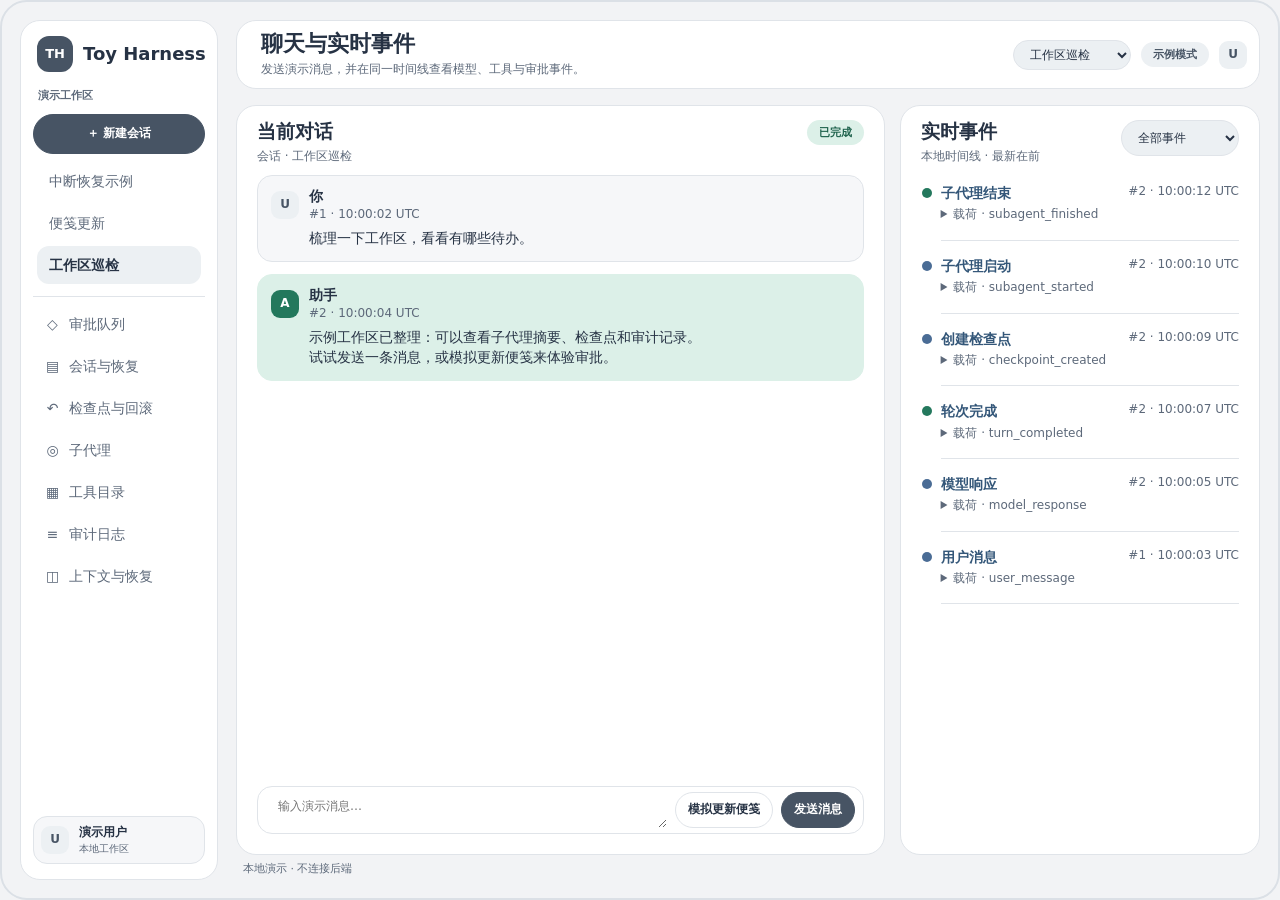
==== commit 55eb1d75: "修一下文本" ====
--- a/static/html/index.html
+++ b/static/html/index.html
@@ -17,7 +17,7 @@
     <a class="button primary new-link" href="sessions.html#new-session">＋ 新建会话</a>
     <nav class="history-nav" aria-label="工作区会话历史" id="session-history"></nav>
     <nav class="task-nav" aria-label="工作台导航">
-      <a href="approvals.html"><span class="nav-icon" aria-hidden="true">◇</span>审批</a>
+      <a href="approvals.html"><span class="nav-icon" aria-hidden="true">◇</span>审批队列</a>
       <a href="sessions.html"><span class="nav-icon" aria-hidden="true">▤</span>会话与恢复</a>
       <a href="checkpoints.html"><span class="nav-icon" aria-hidden="true">↶</span>检查点与回滚</a>
       <a href="subagents.html"><span class="nav-icon" aria-hidden="true">◎</span>子代理</a>
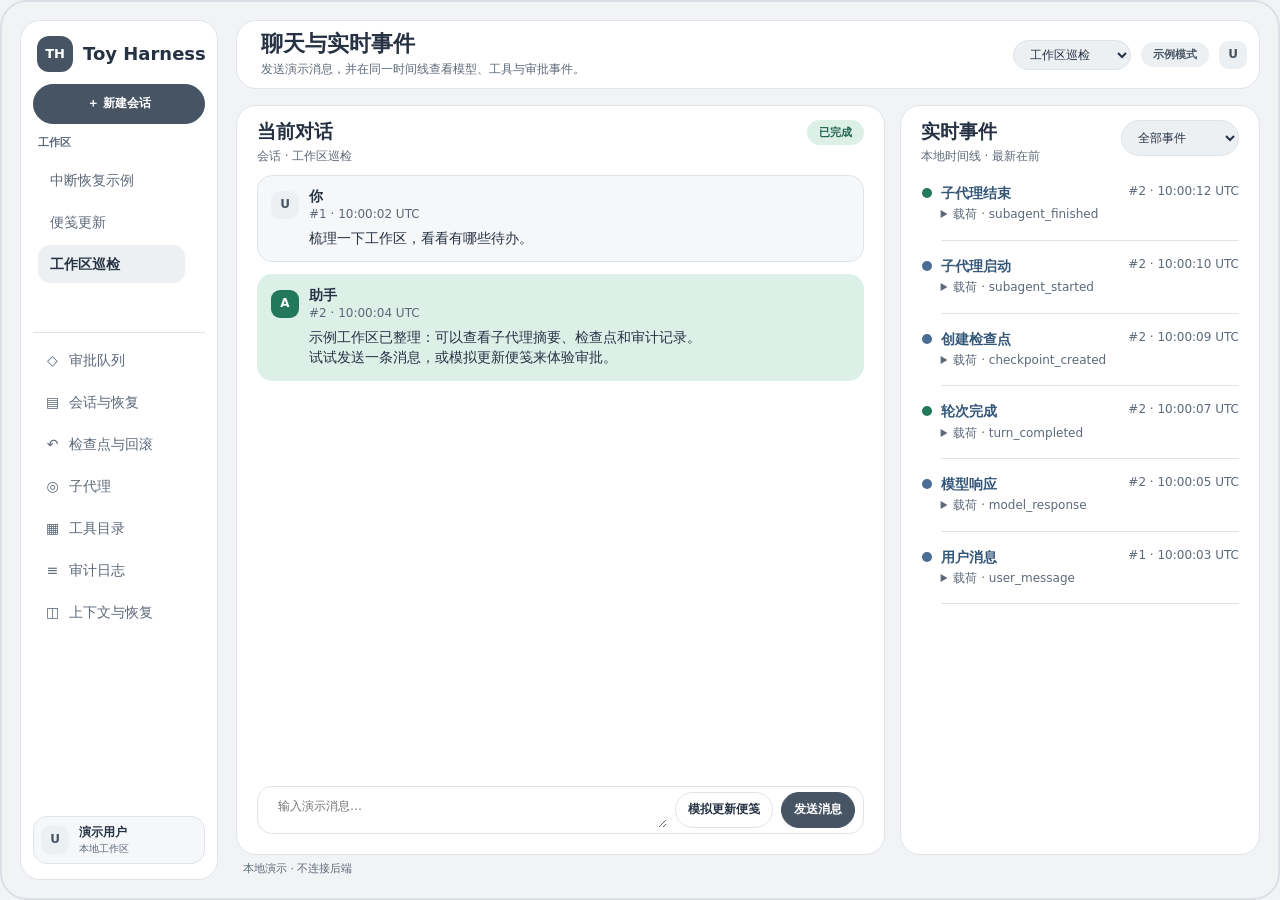
==== commit e22dacb9: "workflow: shared-sidebar (round 1)" ====
--- a/static/html/index.html
+++ b/static/html/index.html
@@ -11,22 +11,7 @@
 </head>
 <body>
   <a href="#main" class="skip" id="skip">跳至主要内容</a>
-  <aside class="sidebar">
-    <div class="brand"><span class="logo" aria-hidden="true">TH</span><strong>Toy Harness</strong></div>
-    <p class="nav-label" id="workspace-name">演示工作区</p>
-    <a class="button primary new-link" href="sessions.html#new-session">＋ 新建会话</a>
-    <nav class="history-nav" aria-label="工作区会话历史" id="session-history"></nav>
-    <nav class="task-nav" aria-label="工作台导航">
-      <a href="approvals.html"><span class="nav-icon" aria-hidden="true">◇</span>审批队列</a>
-      <a href="sessions.html"><span class="nav-icon" aria-hidden="true">▤</span>会话与恢复</a>
-      <a href="checkpoints.html"><span class="nav-icon" aria-hidden="true">↶</span>检查点与回滚</a>
-      <a href="subagents.html"><span class="nav-icon" aria-hidden="true">◎</span>子代理</a>
-      <a href="tools.html"><span class="nav-icon" aria-hidden="true">▦</span>工具目录</a>
-      <a href="audit.html"><span class="nav-icon" aria-hidden="true">≡</span>审计日志</a>
-      <a href="context.html"><span class="nav-icon" aria-hidden="true">◫</span>上下文与恢复</a>
-    </nav>
-    <a class="sidebar-foot" href="settings.html" aria-label="演示用户设置"><span class="avatar" aria-hidden="true">U</span><div><strong>演示用户</strong><small>本地工作区</small></div></a>
-  </aside>
+  <div id="sidebar-slot"></div>
   <main id="main" tabindex="-1">
     <header class="masthead">
       <div><h1 id="page-title" tabindex="-1">聊天与实时事件</h1><p>发送演示消息，并在同一时间线查看模型、工具与审批事件。</p></div>
--- a/static/css/index.css
+++ b/static/css/index.css
@@ -1,3 +1,5 @@
+@import "sidebar.css";
+
 :root {
   font: 14px/1.45 system-ui, "Microsoft YaHei", sans-serif;
   color: #263244;
@@ -69,31 +71,14 @@
 summary + pre { margin-top: 5px; }
 .sr-only, .skip:not(:focus) { position: absolute; width: 1px; height: 1px; padding: 0; overflow: hidden; clip-path: inset(50%); white-space: nowrap; }
 .skip:focus { position: fixed; z-index: 2; top: 12px; left: 12px; padding: 10px; background: white; }
-.sidebar, .masthead, .card { border: 1px solid var(--line); border-radius: 20px; background: var(--surface); }
-.sidebar { position: sticky; top: 20px; align-self: start; min-height: calc(100vh - 40px); min-height: calc(100dvh - 40px); display: flex; flex-direction: column; padding: 15px 12px; }
-.brand, .identity, .sidebar-foot, .header-tools { display: flex; align-items: center; gap: 10px; min-width: 0; }
-.brand { padding: 0 4px; font-size: 18px; white-space: nowrap; }
-.logo, .avatar { display: inline-grid; flex: none; place-items: center; font-weight: 750; }
-.logo { width: 36px; height: 36px; border-radius: 12px; background: var(--primary); color: #fff; font-size: 13px; }
-.avatar { width: 28px; height: 28px; border-radius: 9px; background: var(--neutral); color: var(--primary); font-size: 12px; }
-.nav-label { color: var(--muted); font-size: 11px; font-weight: 700; margin: 16px 5px 10px; }
-.new-link { width: 100%; min-height: 40px; margin-bottom: 4px; }
-nav { display: grid; gap: 4px; }
-nav a { display: flex; align-items: center; gap: 9px; padding: 8px 12px; min-height: 38px; border-radius: 12px; text-decoration: none; color: var(--muted); }
-nav a:hover, nav a[aria-current] { background: var(--neutral); color: #273345; }
-nav a[aria-current] { font-weight: 750; }
-.nav-icon { width: 15px; flex: none; text-align: center; }
-.sidebar-foot { margin-top: auto; padding: 7px; border: 1px solid var(--line); border-radius: 14px; background: var(--subtle); font-size: 12px; }
-.sidebar-foot small { display: block; color: var(--muted); }
-.history-nav { max-height: 12rem; overflow-y: auto; padding: 4px; }
-.history-nav a { overflow-wrap: anywhere; }
-.task-nav { border-top: 1px solid var(--line); margin: 8px 0; padding-top: 8px; }
-.sidebar-foot { text-decoration: none; color: inherit; }
-.sidebar-foot:hover, .sidebar-foot[aria-current] { background: var(--neutral); }
+.masthead, .card { border: 1px solid var(--line); border-radius: 20px; background: var(--surface); }
+.identity, .header-tools { display: flex; align-items: center; gap: 10px; min-width: 0; }
+.avatar { display: inline-grid; flex: none; place-items: center; font-weight: 750; width: 28px; height: 28px; border-radius: 9px; background: var(--neutral); color: var(--primary); font-size: 12px; }
 .masthead { min-height: 69px; padding: 8px 12px 8px 24px; display: flex; align-items: center; justify-content: space-between; gap: 12px; }
 .masthead p, .meta { color: var(--muted); font-size: 12px; }
 .masthead p { margin-top: 3px; }
 .header-tools { flex-wrap: wrap; justify-content: flex-end; }
+.header-tools .workspace { min-inline-size: 0; }
 .header-tools select { min-height: 30px; max-width: min(215px, 100%); font-size: 12px; }
 .content { display: flex; flex: 1; flex-direction: column; }
 #page { display: flex; flex: 1; flex-direction: column; }
@@ -143,17 +128,11 @@
 dialog[data-variant="approval"] .dialog-actions { margin-top: 36px; }
 @media (max-width: 900px) {
   body { grid-template-columns: 170px minmax(0, 1fr); gap: 12px; padding: 12px; }
-  .brand { font-size: 15px; }
   .masthead { padding-left: 15px; }
   .grid { grid-template-columns: minmax(0, 1fr); }
 }
 @media (max-width: 650px) {
   body { display: block; border: 0; padding: 10px; }
-  .sidebar { position: static; min-height: auto; margin-bottom: 12px; padding: 10px; }
-  .sidebar-foot { margin-top: 8px; }
-  .new-link { align-self: start; width: auto; margin: 8px 0; }
-  .task-nav { grid-template-columns: repeat(3, minmax(0, 1fr)); }
-  nav a { padding: 5px; gap: 3px; min-height: 34px; font-size: 12px; overflow-wrap: anywhere; }
   .masthead { flex-wrap: wrap; }
   .header-tools { justify-content: start; }
   .panel, .chat-panel { padding: 13px; }
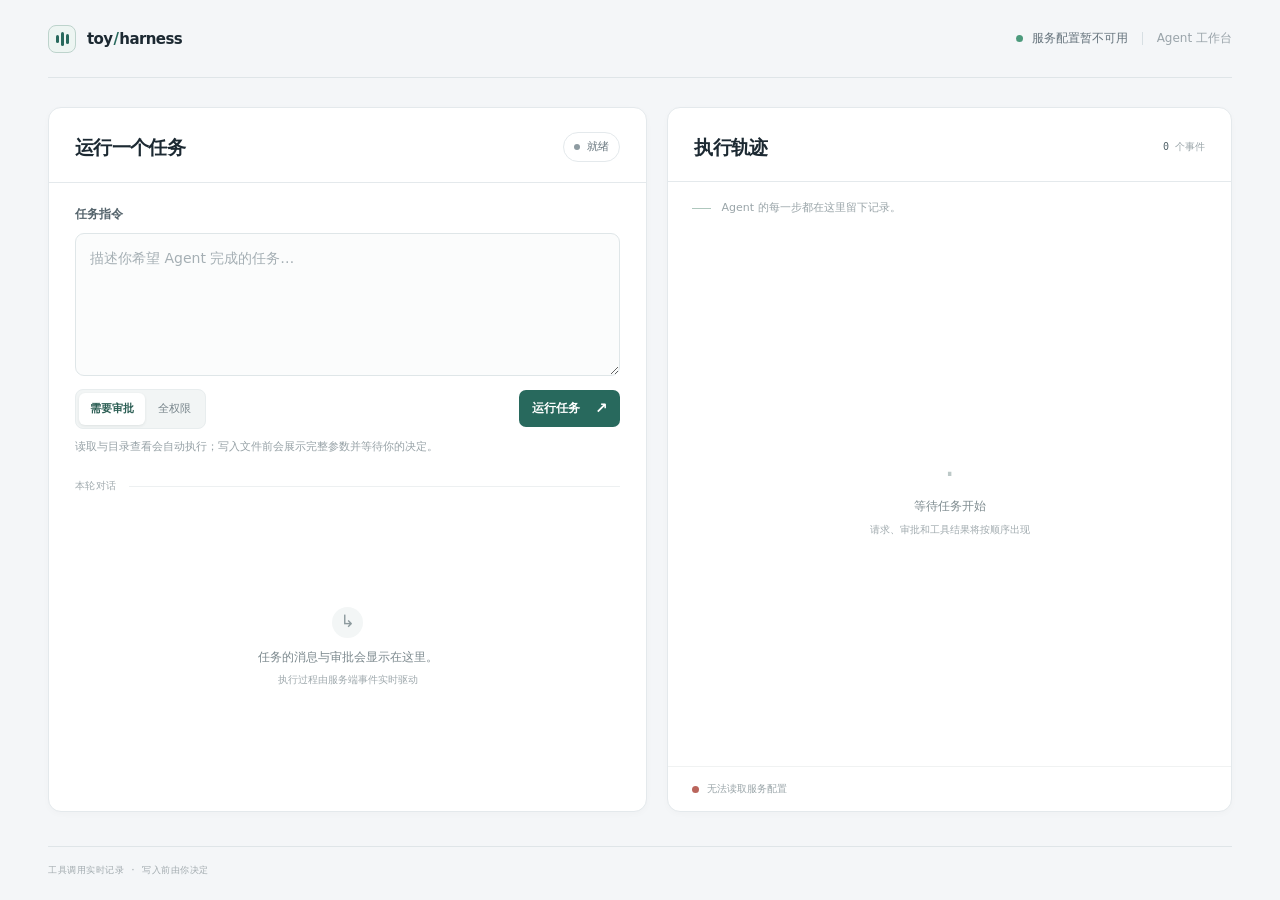
==== commit 8cea4ef1: "接入 Web 实时工具时间线与两种审批模式" ====
--- a/static/html/index.html
+++ b/static/html/index.html
@@ -1,57 +1,130 @@
 <!doctype html>
 <html lang="zh-CN">
-<head>
-  <meta charset="utf-8">
-  <meta name="viewport" content="width=device-width, initial-scale=1">
-  <meta name="color-scheme" content="light">
-  <title>聊天 · Toy Harness</title>
-  <link rel="icon" href="data:,">
-  <link rel="stylesheet" href="../css/index.css">
-  <script type="module" src="../js/app.js"></script>
-</head>
-<body>
-  <a href="#main" class="skip" id="skip">跳至主要内容</a>
-  <div id="sidebar-slot"></div>
-  <main id="main" tabindex="-1">
-    <header class="masthead">
-      <div><h1 id="page-title" tabindex="-1">聊天与实时事件</h1><p>发送演示消息，并在同一时间线查看模型、工具与审批事件。</p></div>
-      <div class="header-tools"><label class="workspace" for="session-select"><span class="sr-only">当前会话</span><select id="session-select" disabled><option>加载中…</option></select></label><span class="badge mode">示例模式</span><span class="avatar" aria-hidden="true">U</span></div>
-    </header>
-    <div class="content">
-      <div id="error" class="notice error" role="alert" hidden></div>
-      <p id="storage-warning" class="notice error" role="alert" hidden>无法读取或保存标签页状态；此时换页或刷新可能丢失演示进度。</p>
-      <div id="status" class="sr-only" role="status"></div>
-      <p id="loading" class="empty">正在加载本地演示…</p>
-      <button type="button" id="retry" hidden>重试</button>
-      <div id="page" data-page="chat" aria-busy="true" hidden>
-        <div class="grid split">
-          <section class="card chat-panel" aria-labelledby="messages-title">
-            <div class="section-head"><div><h2 id="messages-title">当前对话</h2><p id="chat-session" class="meta"></p></div><span id="session-status"></span></div>
-            <div id="chat-stream" class="chat-stream" tabindex="0" aria-label="消息历史"></div>
-            <div id="recovery" class="composer actions" hidden><span id="recovery-action"></span><a href="context.html" data-current-session>上下文与恢复</a></div>
-            <form id="composer" class="composer stack">
-              <label class="field" for="message"><span class="sr-only">消息</span><textarea id="message" rows="1" maxlength="4000" placeholder="输入演示消息…" required></textarea></label>
-              <div class="actions">
-                <button type="button" id="write" data-focus="write">模拟更新便笺</button>
-                <button type="submit" id="send" class="primary" data-focus="send">发送消息</button>
+  <head>
+    <meta charset="utf-8" />
+    <meta name="viewport" content="width=device-width, initial-scale=1" />
+    <meta name="theme-color" content="#f4f6f8" />
+    <title>Toy Harness — Agent 工具调用工作台</title>
+    <link rel="stylesheet" href="/static/css/index.css" />
+    <script src="/static/js/index.js" defer></script>
+  </head>
+  <body>
+    <main class="app-shell">
+      <header class="topbar">
+        <a class="brand" href="/" aria-label="Toy Harness 首页">
+          <span class="brand-mark" aria-hidden="true"
+            ><span></span><span></span><span></span
+          ></span>
+          <span class="brand-name">toy<span>/</span>harness</span>
+        </a>
+        <div class="topbar-meta">
+          <span class="environment-dot"></span
+          ><span id="provider-label">正在连接</span
+          ><span class="meta-divider"></span
+          ><span class="topbar-caption">Agent 工作台</span>
+        </div>
+      </header>
+
+      <section class="workspace" aria-label="Agent 执行工作台">
+        <section class="conversation panel" aria-labelledby="task-title">
+          <header class="panel-heading">
+            <div><h1 id="task-title">运行一个任务</h1></div>
+            <span
+              id="run-state"
+              class="state-pill"
+              role="status"
+              aria-live="polite"
+              ><i></i>就绪</span
+            >
+          </header>
+
+          <form id="run-form" class="composer">
+            <label for="prompt">任务指令</label>
+            <textarea
+              id="prompt"
+              name="prompt"
+              rows="5"
+              placeholder="描述你希望 Agent 完成的任务…"
+              required
+            ></textarea>
+            <button id="demo-example" class="demo-example" type="button" hidden>
+              填入演示任务 <span aria-hidden="true">↗</span>
+            </button>
+            <div class="composer-footer">
+              <div class="mode-picker" role="group" aria-label="工具调用权限">
+                <button
+                  class="mode-option is-selected"
+                  type="button"
+                  data-mode="approval"
+                  aria-pressed="true"
+                >
+                  需要审批
+                </button>
+                <button
+                  class="mode-option"
+                  type="button"
+                  data-mode="full"
+                  aria-pressed="false"
+                >
+                  全权限
+                </button>
               </div>
-            </form>
-          </section>
-          <section class="card panel event-panel" aria-labelledby="events-title">
-            <div class="section-head"><div><h2 id="events-title">实时事件</h2><p class="meta">本地时间线 · 最新在前</p></div><label class="field" for="event-filter"><span class="sr-only">事件类型</span><select id="event-filter"></select></label></div>
-            <div class="event-stream" id="event-stream" tabindex="0" aria-label="实时事件历史"></div>
-          </section>
-        </div>
-      </div>
-      <noscript><p class="notice error">此演示需要启用 JavaScript。</p></noscript>
-    </div>
-    <footer>本地演示 · 不连接后端</footer>
-  </main>
-  <dialog id="dialog" aria-labelledby="dialog-title" aria-describedby="dialog-description">
-    <header class="dialog-head"><span class="dialog-mark" aria-hidden="true">!</span><div><h2 id="dialog-title"></h2><p id="dialog-description"></p></div><button type="button" id="dialog-close" class="icon-button" aria-label="关闭弹窗" autofocus>×</button></header>
-    <div id="dialog-body"></div>
-    <p id="dialog-error" class="notice error" role="alert" hidden></p>
-    <div id="dialog-actions" class="actions dialog-actions"></div>
-  </dialog>
-</body>
+              <button id="run-button" class="run-button" type="submit">
+                <span>运行任务</span><span aria-hidden="true">↗</span>
+              </button>
+            </div>
+            <p id="mode-note" class="form-note">
+              读取与目录查看会自动执行；写入文件前会展示完整参数并等待你的决定。
+            </p>
+            <p id="form-error" class="form-error" role="alert" hidden></p>
+          </form>
+
+          <div class="conversation-divider">
+            <span>本轮对话</span><span class="divider-line"></span>
+          </div>
+          <div
+            id="conversation-feed"
+            class="conversation-feed"
+            aria-live="polite"
+            aria-relevant="additions text"
+          >
+            <div class="empty-conversation">
+              <span class="empty-icon" aria-hidden="true">↳</span>
+              <p>任务的消息与审批会显示在这里。</p>
+              <span>执行过程由服务端事件实时驱动</span>
+            </div>
+          </div>
+        </section>
+
+        <aside class="trace-panel panel" aria-labelledby="trace-title">
+          <header class="panel-heading trace-heading">
+            <div><h2 id="trace-title">执行轨迹</h2></div>
+            <span class="trace-counter"
+              ><span id="event-count">0</span> 个事件</span
+            >
+          </header>
+          <div class="trace-summary">
+            <span class="summary-line"></span>
+            <p>Agent 的每一步都在这里留下记录。</p>
+          </div>
+          <ol
+            id="event-timeline"
+            class="timeline"
+            aria-label="执行事件时间线"
+            aria-live="polite"
+            aria-relevant="additions text"
+          ></ol>
+          <div id="timeline-empty" class="timeline-empty">
+            <span class="timeline-empty-mark" aria-hidden="true">·</span>
+            <p>等待任务开始</p>
+            <span>请求、审批和工具结果将按顺序出现</span>
+          </div>
+          <div id="stream-indicator" class="stream-indicator">
+            <span class="stream-dot"></span><span>事件流未连接</span>
+          </div>
+        </aside>
+      </section>
+      <footer class="page-footer">工具调用实时记录 · 写入前由你决定</footer>
+    </main>
+  </body>
 </html>
--- a/static/css/index.css
+++ b/static/css/index.css
@@ -1,144 +1,839 @@
-@import "sidebar.css";
-
 :root {
-  font: 14px/1.45 system-ui, "Microsoft YaHei", sans-serif;
-  color: #263244;
-  background: #f2f3f5;
+  color-scheme: light;
+  --paper: #f4f6f8;
   --surface: #fff;
-  --canvas: #f2f3f5;
-  --subtle: #f6f7f9;
-  --muted: #5d697a;
-  --line: #e0e4e9;
-  --primary: #475464;
-  --neutral: #ecf0f3;
-  --info: #dbe6f5;
-  --good: #dcf0e8;
-  --warn: #fff0da;
-  --risk: #fae5e6;
-}
-.split { grid-template-columns: minmax(0, 1.8fr) minmax(0, 1fr); }
-.chat-panel, .event-panel { display: flex; flex-direction: column; }
-.chat-stream { flex: 1; min-height: 180px; max-height: max(320px, calc(100dvh - 270px)); overflow: auto; display: grid; align-content: start; gap: 12px; }
-.message { padding: 10px 13px 13px; background: var(--subtle); border: 1px solid var(--line); border-radius: 15px; }
-.message.update { background: var(--good); border-color: var(--good); }
-.message.update .avatar { background: #23785c; color: white; }
-.message-text { margin: 4px 0 0 38px; white-space: pre-wrap; }
-.message > .meta { margin-left: 38px; }
-.composer { margin-top: 10px; }
-#composer { display: flex; align-items: end; gap: 8px; padding: 5px 8px; border: 1px solid var(--line); border-radius: 15px; }
-#composer .field { flex: 1 1 175px; }
-#composer textarea { border: 0; min-height: 36px; }
-.event-stream { max-height: max(320px, calc(100dvh - 200px)); overflow: auto; }
-.event { position: relative; margin-left: 20px; padding: 8px 0 13px; border-bottom: 1px solid var(--line); }
-.event + .event { margin-top: 7px; }
-.event::before { content: ''; position: absolute; top: 13px; left: -19px; width: 10px; height: 10px; border-radius: 50%; background: #4a6c95; }
-.event h3 { color: #345779; }
-.event[data-event="approval_required"]::before { background: #a16b22; }
-.event[data-event="turn_failed"]::before { background: #a74d56; }
-.event:is([data-event="tool_end"], [data-event="turn_completed"], [data-event="subagent_finished"])::before { background: #24785d; }
-.event details { font-size: 12px; }
-.event details:not([open]) summary { color: var(--muted); }
-@media (max-width: 650px) { #composer { flex-wrap: wrap; } }
-*, *::before, *::after { box-sizing: border-box; }
-[hidden] { display: none !important; }
-body { margin: 0; min-height: 100vh; min-height: 100dvh; padding: 18px; display: grid; grid-template-columns: 198px minmax(0, 1fr); gap: 18px; border: 2px solid #dbe0e6; border-radius: 27px; }
-main, section, article, div, form { min-width: 0; }
-main { display: flex; flex-direction: column; gap: 16px; }
-h1, h2, h3, p { margin: 0; }
-h1 { font-size: 22px; line-height: 1.2; }
-h2 { font-size: 19px; line-height: 1.25; }
-h3 { font-size: 14px; }
-p, dd, td, th, summary { overflow-wrap: anywhere; }
-a { color: #345779; text-underline-offset: .2em; }
-button, input, textarea, select { font: inherit; color: inherit; }
-button, .button, input, textarea, select { border: 1px solid var(--line); background: var(--surface); }
-button, .button, input, select, textarea { min-height: 36px; padding: 6px 12px; }
-button, .button { border-radius: 999px; font-weight: 650; font-size: 12px; cursor: pointer; }
-.button { display: inline-flex; align-items: center; justify-content: center; color: inherit; text-decoration: none; }
-button:hover:not(:disabled), .button:hover { background: var(--neutral); }
-button:disabled { opacity: .58; cursor: not-allowed; }
-.primary, .primary:hover { background: var(--primary); border-color: var(--primary); color: #fff; }
-.primary:hover:not(:disabled) { background: #344153; }
-button.danger { color: #8a343c; }
-:focus-visible { outline: 2px solid #416f9a; outline-offset: 3px; }
-input, textarea { border-radius: 12px; }
-input[type="search"] { background: var(--subtle); }
-select { border-radius: 999px; background: var(--neutral); max-width: 100%; }
-textarea { display: block; width: 100%; resize: vertical; }
-code, pre { font-family: ui-monospace, Consolas, monospace; }
-pre { white-space: pre-wrap; overflow-wrap: anywhere; margin: 0; padding: 10px 12px; border: 1px solid var(--line); border-radius: 10px; background: var(--surface); font-size: 12px; }
-summary { color: #345779; cursor: pointer; padding: 3px 0; }
-summary + pre { margin-top: 5px; }
-.sr-only, .skip:not(:focus) { position: absolute; width: 1px; height: 1px; padding: 0; overflow: hidden; clip-path: inset(50%); white-space: nowrap; }
-.skip:focus { position: fixed; z-index: 2; top: 12px; left: 12px; padding: 10px; background: white; }
-.masthead, .card { border: 1px solid var(--line); border-radius: 20px; background: var(--surface); }
-.identity, .header-tools { display: flex; align-items: center; gap: 10px; min-width: 0; }
-.avatar { display: inline-grid; flex: none; place-items: center; font-weight: 750; width: 28px; height: 28px; border-radius: 9px; background: var(--neutral); color: var(--primary); font-size: 12px; }
-.masthead { min-height: 69px; padding: 8px 12px 8px 24px; display: flex; align-items: center; justify-content: space-between; gap: 12px; }
-.masthead p, .meta { color: var(--muted); font-size: 12px; }
-.masthead p { margin-top: 3px; }
-.header-tools { flex-wrap: wrap; justify-content: flex-end; }
-.header-tools .workspace { min-inline-size: 0; }
-.header-tools select { min-height: 30px; max-width: min(215px, 100%); font-size: 12px; }
-.content { display: flex; flex: 1; flex-direction: column; }
-#page { display: flex; flex: 1; flex-direction: column; }
-#page > .grid, #page > .card { flex: 1; }
-footer { margin: -10px 7px 3px; color: var(--muted); font-size: 11px; }
-.grid { display: grid; gap: 15px; }
-.equal { grid-template-columns: repeat(2, minmax(0, 1fr)); }
-.panel, .chat-panel { padding: 14px 20px 20px; }
-.section-head, .row-head { display: flex; align-items: flex-start; justify-content: space-between; gap: 8px; flex-wrap: wrap; }
-.section-head { margin-bottom: 10px; }
-h2 + .meta, .section-head h2 + .meta { margin-top: 4px; }
-.stack { display: grid; align-content: start; gap: 10px; }
-.panel > .stack, .panel > .actions, .panel > .inset, .panel > details { margin-top: 12px; }
-.item, .inset, .notice, .empty { border: 1px solid var(--line); border-radius: 14px; padding: 12px 15px; }
-.inset, .notice, .empty { background: var(--subtle); }
-.notice.error { background: var(--risk); color: #8a343c; }
-.notice, .empty { font-size: 13px; }
-#error, #storage-warning { margin-bottom: 8px; }
-.badge { display: inline-flex; max-width: 100%; align-items: center; justify-content: center; min-height: 25px; padding: 3px 12px; border-radius: 999px; background: var(--neutral); color: var(--primary); font-weight: 700; font-size: 11px; overflow-wrap: anywhere; }
-.badge.running, .badge.dispatched { background: var(--info); color: #345779; }
-.badge.success, .badge.completed, .badge.approved { background: var(--good); color: #20634e; }
-.badge.pending, .badge.waiting_approval, .badge.awaiting_approval, .badge.open { background: var(--warn); color: #794a12; }
-.badge.failed, .badge.denied, .badge.unknown { background: var(--risk); color: #8a343c; }
-.actions, .filters { display: flex; align-items: end; flex-wrap: wrap; gap: 8px; }
-.filters { margin: 9px 0 12px; }
-.field { display: grid; gap: 5px; min-width: 0; font-size: 12px; }
-.field input, .field select { width: 100%; }
-.field.grow { flex: 1 1 220px; }
-.meta, .muted { color: var(--muted); }
-.kv { display: grid; grid-template-columns: minmax(0, 135px) minmax(0, 1fr); gap: 8px 12px; margin: 8px 0; font-size: 13px; }
-.kv dt { font-size: 12px; color: var(--muted); overflow-wrap: anywhere; }
-.kv dd { margin: 0; }
-dialog { width: min(704px, calc(100% - 30px)); max-height: calc(100% - 36px); padding: 24px 32px 26px; border: 1px solid var(--line); border-radius: 24px; color: inherit; }
-dialog::backdrop { background: #39465877; }
-.dialog-head { display: grid; grid-template-columns: auto minmax(0, 1fr) auto; gap: 15px; align-items: start; }
-.dialog-head h2 { font-size: 24px; }
-.dialog-mark { display: grid; place-items: center; width: 42px; height: 42px; border-radius: 14px; background: var(--neutral); font-weight: 800; }
-.icon-button { min-width: 36px; padding: 0; font-size: 20px; border-color: transparent; }
-#dialog-description { color: var(--muted); margin-top: 4px; }
-#dialog-body, #dialog-error { margin-top: 22px; }
-.dialog-actions { justify-content: flex-end; margin-top: 28px; }
-.dialog-actions button { min-height: 42px; min-width: min(145px, 100%); }
-.dialog-actions .primary { min-width: min(200px, 100%); }
-.approval-body .inset { padding: 18px 24px; }
-.approval-body .inset h3 { margin: 14px 0 8px; padding-top: 10px; border-top: 1px solid var(--line); }
-.approval-body > .badge { justify-self: start; }
-dialog[data-variant="approval"] .dialog-actions { margin-top: 36px; }
-@media (max-width: 900px) {
-  body { grid-template-columns: 170px minmax(0, 1fr); gap: 12px; padding: 12px; }
-  .masthead { padding-left: 15px; }
-  .grid { grid-template-columns: minmax(0, 1fr); }
-}
-@media (max-width: 650px) {
-  body { display: block; border: 0; padding: 10px; }
-  .masthead { flex-wrap: wrap; }
-  .header-tools { justify-content: start; }
-  .panel, .chat-panel { padding: 13px; }
-  .kv { grid-template-columns: minmax(0, .8fr) minmax(0, 1.2fr); }
-  dialog { padding: 15px; }
-  .dialog-head { gap: 8px; }
-  .dialog-head h2 { font-size: 20px; }
-  .approval-body .inset { padding: 12px; }
-}
+  --ink: #1c2932;
+  --muted: #74818b;
+  --line: #e4e9ec;
+  --faint: #f8fafb;
+  --accent: #28695d;
+  --accent-soft: #e8f3ef;
+  --amber: #946323;
+  --amber-soft: #fff6e7;
+  --red: #a34e48;
+  --red-soft: #fff0ee;
+  --mono: ui-monospace, "Cascadia Code", "Segoe UI Mono", monospace;
+  --sans: "Segoe UI", "Microsoft YaHei", system-ui, sans-serif;
+}
+* {
+  box-sizing: border-box;
+}
+[hidden] {
+  display: none !important;
+}
+body {
+  margin: 0;
+  background: var(--paper);
+  color: var(--ink);
+  font: 14px/1.6 var(--sans);
+  min-height: 100vh;
+}
+button,
+textarea {
+  font: inherit;
+}
+button {
+  cursor: pointer;
+}
+button:focus-visible,
+textarea:focus-visible,
+a:focus-visible,
+summary:focus-visible {
+  outline: 3px solid #79b9a8;
+  outline-offset: 3px;
+}
+.app-shell {
+  max-width: 1440px;
+  margin: 0 auto;
+  padding: 0 48px;
+}
+.topbar {
+  height: 78px;
+  border-bottom: 1px solid #dfe5e8;
+  display: flex;
+  align-items: center;
+  justify-content: space-between;
+}
+.brand {
+  display: flex;
+  align-items: center;
+  gap: 11px;
+  color: var(--ink);
+  text-decoration: none;
+}
+.brand-mark {
+  width: 28px;
+  height: 28px;
+  border: 1px solid #bdd3cc;
+  border-radius: 8px;
+  display: flex;
+  align-items: center;
+  justify-content: center;
+  gap: 2px;
+  background: #edf5f2;
+}
+.brand-mark span {
+  width: 3px;
+  background: var(--accent);
+  border-radius: 3px;
+}
+.brand-mark span:nth-child(1) {
+  height: 8px;
+}
+.brand-mark span:nth-child(2) {
+  height: 14px;
+}
+.brand-mark span:nth-child(3) {
+  height: 10px;
+}
+.brand-name {
+  font-size: 15px;
+  letter-spacing: -0.04em;
+  font-weight: 700;
+}
+.brand-name span {
+  color: var(--accent);
+  padding: 0 1px;
+}
+.topbar-meta {
+  display: flex;
+  align-items: center;
+  gap: 9px;
+  font-size: 12px;
+  color: #64727b;
+}
+.environment-dot,
+.stream-dot {
+  width: 7px;
+  height: 7px;
+  background: #4c9a7c;
+  border-radius: 50%;
+  display: inline-block;
+}
+.meta-divider {
+  height: 13px;
+  border-left: 1px solid #d7dfe3;
+  margin: 0 5px;
+}
+.topbar-caption {
+  color: #9aa4aa;
+}
+.workspace {
+  display: grid;
+  grid-template-columns: minmax(0, 1.03fr) minmax(400px, 0.97fr);
+  gap: 20px;
+  padding: 29px 0 34px;
+  min-height: calc(100vh - 132px);
+}
+.panel {
+  background: var(--surface);
+  border: 1px solid var(--line);
+  border-radius: 13px;
+  box-shadow: 0 2px 7px rgba(27, 46, 55, 0.025);
+  min-width: 0;
+}
+.conversation {
+  display: flex;
+  flex-direction: column;
+  min-height: 650px;
+}
+.panel-heading {
+  display: flex;
+  align-items: center;
+  justify-content: space-between;
+  padding: 24px 26px 20px;
+  border-bottom: 1px solid var(--line);
+}
+.eyebrow {
+  font: 10px/1.2 var(--mono);
+  letter-spacing: 0.13em;
+  color: #9aa6aa;
+  margin: 0 0 7px;
+}
+.panel-heading h1,
+.panel-heading h2 {
+  margin: 0;
+  font-size: 19px;
+  letter-spacing: -0.035em;
+  font-weight: 600;
+}
+.state-pill {
+  display: flex;
+  align-items: center;
+  gap: 7px;
+  border: 1px solid var(--line);
+  padding: 5px 10px;
+  border-radius: 999px;
+  color: #69777f;
+  font-size: 11px;
+  white-space: nowrap;
+}
+.state-pill i {
+  width: 6px;
+  height: 6px;
+  background: #8e9ba1;
+  border-radius: 50%;
+}
+.state-pill[data-state="running"] {
+  color: var(--accent);
+  background: var(--accent-soft);
+  border-color: #d2e8df;
+}
+.state-pill[data-state="running"] i {
+  background: #48917a;
+  animation: soft-pulse 1.1s ease-in-out 3;
+}
+.state-pill[data-state="waiting"] {
+  color: var(--amber);
+  background: var(--amber-soft);
+  border-color: #f0dfbf;
+}
+.state-pill[data-state="waiting"] i {
+  background: #c48a37;
+}
+.state-pill[data-state="complete"] {
+  color: var(--accent);
+  background: var(--accent-soft);
+  border-color: #d2e8df;
+}
+.state-pill[data-state="complete"] i {
+  background: #48917a;
+}
+.state-pill[data-state="failed"] {
+  color: var(--red);
+  background: var(--red-soft);
+  border-color: #f1d6d2;
+}
+.state-pill[data-state="failed"] i {
+  background: #b96159;
+}
+.composer {
+  padding: 22px 26px 19px;
+}
+.composer > label {
+  display: block;
+  font-size: 12px;
+  color: #56656d;
+  font-weight: 600;
+  margin-bottom: 8px;
+}
+.demo-example {
+  display: inline-flex;
+  gap: 6px;
+  align-items: center;
+  border: 0;
+  padding: 0;
+  margin-top: 8px;
+  color: var(--accent);
+  background: transparent;
+  font-size: 10px;
+}
+.demo-example[hidden] {
+  display: none;
+}
+.demo-example:hover {
+  text-decoration: underline;
+}
+.composer textarea {
+  display: block;
+  width: 100%;
+  resize: vertical;
+  min-height: 112px;
+  border: 1px solid #dfe6e8;
+  border-radius: 9px;
+  background: #fbfcfc;
+  padding: 13px 14px;
+  color: var(--ink);
+  line-height: 1.65;
+  transition:
+    border-color 0.16s,
+    box-shadow 0.16s;
+}
+.composer textarea::placeholder {
+  color: #a5afb4;
+}
+.composer textarea:focus {
+  outline: none;
+  border-color: #8cb6a9;
+  box-shadow: 0 0 0 3px rgba(65, 134, 112, 0.1);
+}
+.composer-footer {
+  display: flex;
+  justify-content: space-between;
+  align-items: center;
+  gap: 14px;
+  margin-top: 13px;
+}
+.mode-picker {
+  display: flex;
+  padding: 3px;
+  background: #f2f5f5;
+  border: 1px solid #e8edee;
+  border-radius: 8px;
+  gap: 2px;
+}
+.mode-option {
+  background: transparent;
+  border: 0;
+  border-radius: 6px;
+  color: #79868c;
+  padding: 7px 11px;
+  font-size: 11px;
+  transition:
+    background 0.16s,
+    color 0.16s;
+}
+.mode-option.is-selected {
+  background: #fff;
+  color: #2d5f55;
+  box-shadow: 0 1px 3px #263c3b19;
+  font-weight: 600;
+}
+.run-button {
+  border: 0;
+  border-radius: 7px;
+  background: #28695d;
+  color: white;
+  display: flex;
+  align-items: center;
+  gap: 15px;
+  padding: 9px 13px;
+  font-size: 12px;
+  font-weight: 600;
+  transition:
+    background 0.15s,
+    transform 0.15s;
+}
+.run-button:hover {
+  background: #20594f;
+  transform: translateY(-1px);
+}
+.run-button:disabled {
+  opacity: 0.55;
+  cursor: wait;
+  transform: none;
+}
+.run-button span:last-child {
+  font-size: 15px;
+  line-height: 1;
+}
+.form-note {
+  font-size: 11px;
+  color: #96a1a6;
+  margin: 9px 0 0;
+}
+.form-error {
+  margin: 12px 0 0;
+  color: var(--red);
+  font-size: 12px;
+  background: var(--red-soft);
+  border-radius: 7px;
+  padding: 9px 11px;
+  overflow-wrap: anywhere;
+}
+.conversation-divider {
+  display: flex;
+  align-items: center;
+  gap: 12px;
+  margin: 4px 26px 0;
+  color: #a0aaae;
+  font-size: 10px;
+  letter-spacing: 0.04em;
+}
+.divider-line {
+  height: 1px;
+  background: #edf0f1;
+  flex: 1;
+}
+.conversation-feed {
+  padding: 14px 26px 25px;
+  display: flex;
+  flex-direction: column;
+  gap: 12px;
+  flex: 1;
+  overflow-y: auto;
+}
+.empty-conversation {
+  margin: auto;
+  display: flex;
+  align-items: center;
+  flex-direction: column;
+  text-align: center;
+  color: #a0aaae;
+  gap: 5px;
+  padding: 38px 10px;
+}
+.empty-icon {
+  width: 31px;
+  height: 31px;
+  border-radius: 50%;
+  display: grid;
+  place-items: center;
+  background: #f3f6f6;
+  color: #8d9a9e;
+  font-size: 17px;
+  margin-bottom: 5px;
+}
+.empty-conversation p {
+  margin: 0;
+  font-size: 12px;
+  color: #7c898e;
+}
+.empty-conversation > span:last-child {
+  font-size: 10px;
+}
+.message {
+  max-width: 94%;
+  border: 1px solid var(--line);
+  border-radius: 9px;
+  padding: 10px 12px;
+  animation: arrive 0.24s ease-out both;
+}
+.message.user {
+  align-self: flex-end;
+  background: #f3f7f6;
+  border-color: #e4ece9;
+}
+.message.assistant {
+  align-self: flex-start;
+}
+.message-label {
+  font: 10px var(--mono);
+  letter-spacing: 0.04em;
+  color: #93a0a4;
+  margin-bottom: 5px;
+}
+.message-body {
+  white-space: pre-wrap;
+  overflow-wrap: anywhere;
+  font-size: 12px;
+  line-height: 1.7;
+}
+.message-meta {
+  font: 10px var(--mono);
+  color: #9ca7aa;
+  margin-top: 6px;
+}
+.approval-card {
+  border: 1px solid #ebdcbf;
+  border-left: 3px solid #c49045;
+  border-radius: 9px;
+  background: #fffaf1;
+  padding: 13px 14px;
+  animation: arrive 0.24s ease-out both;
+}
+.approval-title {
+  display: flex;
+  justify-content: space-between;
+  align-items: center;
+  gap: 10px;
+}
+.approval-title strong {
+  font-size: 12px;
+  font-weight: 600;
+  color: #624d2d;
+}
+.tool-tag {
+  font: 10px var(--mono);
+  padding: 3px 7px;
+  color: #88632e;
+  background: #f8edda;
+  border-radius: 5px;
+}
+.approval-summary {
+  font-size: 11px;
+  color: #8e7858;
+  margin: 7px 0 9px;
+}
+.json-details {
+  border: 1px solid #eee5d4;
+  border-radius: 6px;
+  background: #fffdfa;
+}
+.json-details summary {
+  padding: 7px 9px;
+  font-size: 10px;
+  color: #88785f;
+  cursor: pointer;
+}
+.json-details pre {
+  margin: 0;
+  padding: 9px;
+  border-top: 1px solid #eee5d4;
+  font: 10px/1.55 var(--mono);
+  color: #51605f;
+  white-space: pre-wrap;
+  overflow-wrap: anywhere;
+  max-height: 220px;
+  overflow: auto;
+}
+.approval-actions {
+  display: flex;
+  gap: 8px;
+  margin-top: 11px;
+}
+.approval-actions button {
+  border-radius: 6px;
+  padding: 7px 11px;
+  font-size: 11px;
+  font-weight: 600;
+}
+.approve-button {
+  background: #28695d;
+  color: #fff;
+  border: 1px solid #28695d;
+}
+.approve-button:hover {
+  background: #20594f;
+}
+.deny-button {
+  background: white;
+  color: #865b54;
+  border: 1px solid #e8d5d1;
+}
+.deny-button:hover {
+  background: #fff2f0;
+}
+.approval-actions button:disabled {
+  opacity: 0.58;
+  cursor: wait;
+}
+.approval-error {
+  color: var(--red);
+  font-size: 10px;
+  margin: 8px 0 0;
+}
+.decision-label {
+  font-size: 10px;
+  color: #879399;
+  margin-top: 9px;
+}
+.trace-panel {
+  display: flex;
+  flex-direction: column;
+  min-height: 650px;
+}
+.trace-heading {
+  padding-bottom: 19px;
+}
+.trace-counter {
+  font: 10px var(--mono);
+  color: #9aa5a9;
+}
+.trace-counter span {
+  color: #52636a;
+}
+.trace-summary {
+  display: flex;
+  align-items: center;
+  gap: 10px;
+  padding: 17px 24px 13px;
+}
+.summary-line {
+  width: 19px;
+  height: 1px;
+  background: #aec7bd;
+}
+.trace-summary p {
+  margin: 0;
+  font-size: 11px;
+  color: #9aa5a9;
+}
+.timeline {
+  list-style: none;
+  margin: 0;
+  padding: 12px 24px 20px 25px;
+}
+.timeline:empty {
+  display: none;
+}
+.timeline-item {
+  position: relative;
+  display: grid;
+  grid-template-columns: 20px minmax(0, 1fr);
+  gap: 12px;
+  padding: 0 0 5px;
+  animation: arrive 0.3s ease-out both;
+}
+.timeline-item:not(:last-child) .timeline-rail:after {
+  content: "";
+  position: absolute;
+  top: 15px;
+  bottom: -8px;
+  left: 6px;
+  width: 1px;
+  background: #e4e9e9;
+}
+.timeline-rail {
+  position: relative;
+  padding-top: 4px;
+}
+.timeline-dot {
+  position: relative;
+  z-index: 1;
+  width: 13px;
+  height: 13px;
+  border: 1px solid #d5dfe0;
+  background: #fff;
+  border-radius: 50%;
+  display: block;
+}
+.timeline-item[data-tone="active"] .timeline-dot {
+  background: #4e9b82;
+  border-color: #4e9b82;
+}
+.timeline-item[data-tone="warning"] .timeline-dot {
+  background: #cf9a4e;
+  border-color: #cf9a4e;
+}
+.timeline-item[data-tone="error"] .timeline-dot {
+  background: #bd6b62;
+  border-color: #bd6b62;
+}
+.timeline-item[data-tone="done"] .timeline-dot {
+  background: #4e9b82;
+  border-color: #4e9b82;
+}
+.timeline-item[data-tone="active"] .timeline-dot:after {
+  content: "";
+  position: absolute;
+  inset: -3px;
+  border: 1px solid #74b29e;
+  border-radius: 50%;
+  animation: soft-pulse 0.9s ease-out 2;
+}
+.timeline-content {
+  padding: 0 0 13px;
+  border-bottom: 1px solid #f0f2f2;
+  min-width: 0;
+}
+.timeline-title-row {
+  display: flex;
+  justify-content: space-between;
+  align-items: flex-start;
+  gap: 10px;
+}
+.timeline-title {
+  font-size: 11px;
+  font-weight: 600;
+  color: #3e4e54;
+}
+.timeline-time {
+  font: 9px var(--mono);
+  color: #a5afb2;
+  white-space: nowrap;
+  padding-top: 2px;
+}
+.timeline-description {
+  font-size: 10px;
+  color: #89969b;
+  margin: 3px 0 0;
+  white-space: pre-wrap;
+  overflow-wrap: anywhere;
+}
+.timeline-details {
+  margin-top: 6px;
+}
+.timeline-details summary {
+  cursor: pointer;
+  color: #78868b;
+  font: 10px var(--mono);
+}
+.timeline-details pre {
+  padding: 9px;
+  margin: 7px 0 0;
+  border: 1px solid #edf0f0;
+  border-radius: 6px;
+  background: #fafcfc;
+  color: #57676c;
+  font: 9px/1.6 var(--mono);
+  white-space: pre-wrap;
+  overflow-wrap: anywhere;
+  max-height: 200px;
+  overflow: auto;
+}
+.timeline-empty {
+  flex: 1;
+  min-height: 210px;
+  display: flex;
+  flex-direction: column;
+  justify-content: center;
+  align-items: center;
+  color: #a0aaae;
+  text-align: center;
+  padding: 15px;
+}
+.timeline-empty-mark {
+  font: 28px var(--mono);
+  color: #bdc9c8;
+  margin-bottom: 6px;
+}
+.timeline-empty p {
+  margin: 0;
+  color: #7f8c90;
+  font-size: 12px;
+}
+.timeline-empty span:last-child {
+  font-size: 10px;
+  margin-top: 5px;
+}
+.stream-indicator {
+  border-top: 1px solid #f0f2f2;
+  margin-top: auto;
+  padding: 14px 24px;
+  color: #9aa5a9;
+  font-size: 10px;
+  display: flex;
+  align-items: center;
+  gap: 8px;
+}
+.stream-indicator[data-state="connected"] {
+  color: #66877e;
+}
+.stream-indicator[data-state="connected"] .stream-dot {
+  background: #4c9a7c;
+}
+.stream-indicator[data-state="reconnecting"] .stream-dot {
+  background: #d09b4f;
+}
+.stream-indicator[data-state="error"] .stream-dot {
+  background: #ba655c;
+}
+.page-footer {
+  height: 48px;
+  display: flex;
+  align-items: center;
+  justify-content: space-between;
+  border-top: 1px solid #dfe5e8;
+  color: #a1aaae;
+  font: 9px var(--mono);
+  letter-spacing: 0.06em;
+}
+@keyframes arrive {
+  from {
+    opacity: 0;
+    transform: translateY(5px);
+  }
+  to {
+    opacity: 1;
+    transform: translateY(0);
+  }
+}
+@keyframes soft-pulse {
+  0% {
+    box-shadow: 0 0 0 0 rgba(57, 133, 108, 0.22);
+  }
+  100% {
+    box-shadow: 0 0 0 5px rgba(57, 133, 108, 0);
+  }
+}
+@media (max-width: 960px) {
+  .app-shell {
+    padding: 0 24px;
+  }
+  .workspace {
+    grid-template-columns: minmax(0, 1fr) minmax(340px, 0.9fr);
+    gap: 14px;
+  }
+  .panel-heading {
+    padding-left: 20px;
+    padding-right: 20px;
+  }
+  .composer {
+    padding-left: 20px;
+    padding-right: 20px;
+  }
+  .conversation-divider {
+    margin-left: 20px;
+    margin-right: 20px;
+  }
+  .conversation-feed {
+    padding-left: 20px;
+    padding-right: 20px;
+  }
+  .timeline {
+    padding-left: 17px;
+    padding-right: 17px;
+  }
+  .trace-summary,
+  .stream-indicator {
+    padding-left: 18px;
+    padding-right: 18px;
+  }
+}
+@media (max-width: 720px) {
+  .app-shell {
+    padding: 0 16px;
+  }
+  .topbar {
+    height: 64px;
+  }
+  .topbar-caption {
+    display: none;
+  }
+  .workspace {
+    grid-template-columns: 1fr;
+    padding: 18px 0 24px;
+    min-height: auto;
+  }
+  .conversation {
+    min-height: 560px;
+  }
+  .trace-panel {
+    min-height: 430px;
+  }
+  .trace-heading {
+    padding-top: 19px;
+  }
+  .timeline-empty {
+    min-height: 130px;
+  }
+  .page-footer {
+    justify-content: center;
+  }
+}
+@media (max-width: 420px) {
+  .app-shell {
+    padding: 0 11px;
+  }
+  .topbar-meta {
+    font-size: 10px;
+  }
+  .panel-heading {
+    padding: 18px 15px 16px;
+  }
+  .composer {
+    padding: 18px 15px 16px;
+  }
+  .conversation-divider {
+    margin-left: 15px;
+    margin-right: 15px;
+  }
+  .conversation-feed {
+    padding-left: 15px;
+    padding-right: 15px;
+  }
+  .composer-footer {
+    align-items: stretch;
+    flex-direction: column;
+  }
+  .run-button {
+    justify-content: center;
+  }
+  .mode-picker {
+    align-self: flex-start;
+  }
+  .page-footer {
+    font-size: 8px;
+  }
+}
+@media (prefers-reduced-motion: reduce) {
+  *,
+  *::before,
+  *::after {
+    animation-duration: 0.01ms !important;
+    animation-iteration-count: 1 !important;
+    scroll-behavior: auto !important;
+    transition-duration: 0.01ms !important;
+  }
+}
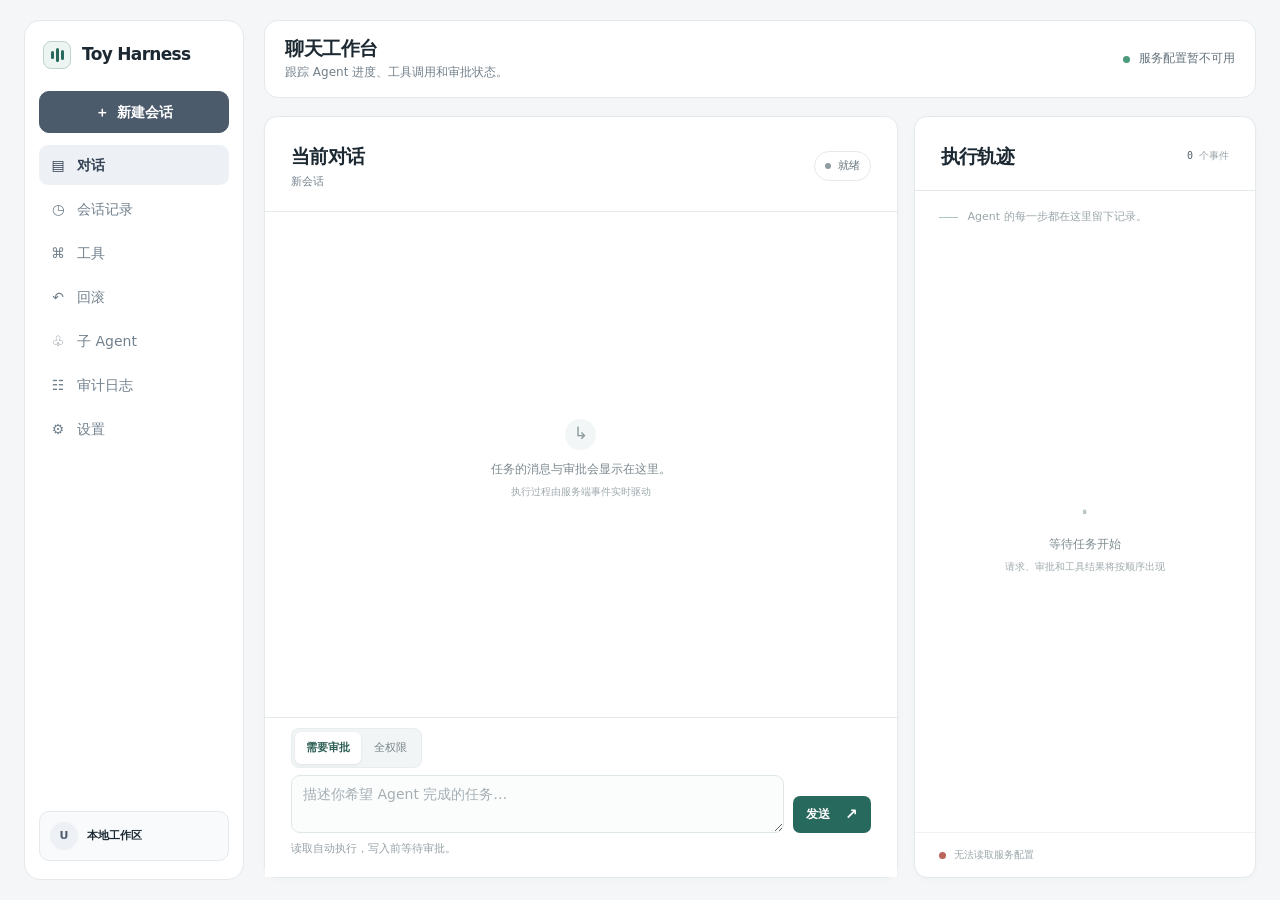
==== commit f7c0707a: "按提案原型重构三栏聊天工作台" ====
--- a/static/html/index.html
+++ b/static/html/index.html
@@ -9,122 +9,208 @@
     <script src="/static/js/index.js" defer></script>
   </head>
   <body>
-    <main class="app-shell">
-      <header class="topbar">
+    <main class="app-shell workspace-shell">
+      <aside class="workspace-sidebar" aria-label="主导航">
         <a class="brand" href="/" aria-label="Toy Harness 首页">
           <span class="brand-mark" aria-hidden="true"
             ><span></span><span></span><span></span
           ></span>
-          <span class="brand-name">toy<span>/</span>harness</span>
+          <span class="brand-name">Toy Harness</span>
         </a>
-        <div class="topbar-meta">
-          <span class="environment-dot"></span
-          ><span id="provider-label">正在连接</span
-          ><span class="meta-divider"></span
-          ><span class="topbar-caption">Agent 工作台</span>
+        <button id="new-session" class="new-session-button" type="button">
+          <span aria-hidden="true">＋</span> 新建会话
+        </button>
+        <nav class="workspace-nav" aria-label="工作区">
+          <button type="button" data-workspace-view="chat" aria-current="page">
+            <span aria-hidden="true">▤</span> 对话
+          </button>
+          <button type="button" data-workspace-view="sessions">
+            <span aria-hidden="true">◷</span> 会话记录
+          </button>
+          <button type="button" data-workspace-view="tools">
+            <span aria-hidden="true">⌘</span> 工具
+          </button>
+          <button type="button" data-workspace-view="rollback">
+            <span aria-hidden="true">↶</span> 回滚
+          </button>
+          <button type="button" data-workspace-view="subagents">
+            <span aria-hidden="true">♧</span> 子 Agent
+          </button>
+          <button type="button" data-workspace-view="audit">
+            <span aria-hidden="true">☷</span> 审计日志
+          </button>
+          <button type="button" data-workspace-view="settings">
+            <span aria-hidden="true">⚙</span> 设置
+          </button>
+        </nav>
+        <div class="sidebar-profile">
+          <span class="profile-avatar" aria-hidden="true">U</span>
+          <span class="profile-copy"><strong>本地工作区</strong></span>
         </div>
-      </header>
-
-      <section class="workspace" aria-label="Agent 执行工作台">
-        <section class="conversation panel" aria-labelledby="task-title">
-          <header class="panel-heading">
-            <div><h1 id="task-title">运行一个任务</h1></div>
-            <span
-              id="run-state"
-              class="state-pill"
-              role="status"
+      </aside>
+
+      <div class="workspace-main">
+        <header class="topbar workspace-topbar">
+          <div class="workspace-topbar-title">
+            <h1>聊天工作台</h1>
+            <p>跟踪 Agent 进度、工具调用和审批状态。</p>
+          </div>
+          <div class="topbar-meta">
+            <span class="environment-dot" aria-hidden="true"></span>
+            <span id="provider-label">正在连接</span>
+          </div>
+        </header>
+
+        <section class="workspace workspace-grid" aria-label="Agent 执行工作台">
+          <section
+            id="chat-conversation"
+            class="conversation panel"
+            aria-labelledby="task-title"
+          >
+            <header class="panel-heading">
+              <div>
+                <h2 id="task-title">当前对话</h2>
+                <p id="session-title" class="session-title">新会话</p>
+              </div>
+              <span
+                id="run-state"
+                class="state-pill"
+                role="status"
+                aria-live="polite"
+                ><i></i>就绪</span
+              >
+            </header>
+
+            <div
+              id="conversation-feed"
+              class="conversation-feed"
               aria-live="polite"
-              ><i></i>就绪</span
+              aria-relevant="additions text"
             >
-          </header>
-
-          <form id="run-form" class="composer">
-            <label for="prompt">任务指令</label>
-            <textarea
-              id="prompt"
-              name="prompt"
-              rows="5"
-              placeholder="描述你希望 Agent 完成的任务…"
-              required
-            ></textarea>
-            <button id="demo-example" class="demo-example" type="button" hidden>
-              填入演示任务 <span aria-hidden="true">↗</span>
-            </button>
-            <div class="composer-footer">
-              <div class="mode-picker" role="group" aria-label="工具调用权限">
+              <div class="empty-conversation">
+                <span class="empty-icon" aria-hidden="true">↳</span>
+                <p>任务的消息与审批会显示在这里。</p>
+                <span>执行过程由服务端事件实时驱动</span>
+              </div>
+            </div>
+
+            <form id="run-form" class="composer">
+              <div class="composer-footer">
+                <div class="mode-picker" role="group" aria-label="工具调用权限">
+                  <button
+                    class="mode-option is-selected"
+                    type="button"
+                    data-mode="approval"
+                    aria-pressed="true"
+                  >
+                    需要审批
+                  </button>
+                  <button
+                    class="mode-option"
+                    type="button"
+                    data-mode="full"
+                    aria-pressed="false"
+                  >
+                    全权限
+                  </button>
+                </div>
                 <button
-                  class="mode-option is-selected"
+                  id="demo-example"
+                  class="demo-example"
                   type="button"
-                  data-mode="approval"
-                  aria-pressed="true"
+                  hidden
                 >
-                  需要审批
+                  填入演示任务 <span aria-hidden="true">↗</span>
                 </button>
-                <button
-                  class="mode-option"
-                  type="button"
-                  data-mode="full"
-                  aria-pressed="false"
-                >
-                  全权限
+              </div>
+              <div class="composer-input">
+                <label for="prompt">任务指令</label>
+                <textarea
+                  id="prompt"
+                  name="prompt"
+                  rows="2"
+                  placeholder="描述你希望 Agent 完成的任务…"
+                  required
+                ></textarea>
+                <button id="run-button" class="run-button" type="submit">
+                  <span>发送</span><span aria-hidden="true">↗</span>
                 </button>
               </div>
-              <button id="run-button" class="run-button" type="submit">
-                <span>运行任务</span><span aria-hidden="true">↗</span>
-              </button>
-            </div>
-            <p id="mode-note" class="form-note">
-              读取与目录查看会自动执行；写入文件前会展示完整参数并等待你的决定。
-            </p>
-            <p id="form-error" class="form-error" role="alert" hidden></p>
-          </form>
-
-          <div class="conversation-divider">
-            <span>本轮对话</span><span class="divider-line"></span>
-          </div>
-          <div
-            id="conversation-feed"
-            class="conversation-feed"
-            aria-live="polite"
-            aria-relevant="additions text"
+              <p id="mode-note" class="form-note">
+                读取自动执行，写入前等待审批。
+              </p>
+              <p id="form-error" class="form-error" role="alert" hidden></p>
+            </form>
+          </section>
+
+          <section
+            id="workspace-view"
+            class="workspace-view panel"
+            aria-labelledby="workspace-view-title"
+            hidden
           >
-            <div class="empty-conversation">
-              <span class="empty-icon" aria-hidden="true">↳</span>
-              <p>任务的消息与审批会显示在这里。</p>
-              <span>执行过程由服务端事件实时驱动</span>
-            </div>
-          </div>
+            <header class="panel-heading">
+              <h2 id="workspace-view-title">工作区</h2>
+            </header>
+            <div
+              id="workspace-view-content"
+              class="workspace-view-content"
+            ></div>
+          </section>
+
+          <aside class="trace-panel panel" aria-labelledby="trace-title">
+            <header class="panel-heading trace-heading">
+              <div><h2 id="trace-title">执行轨迹</h2></div>
+              <span class="trace-counter"
+                ><span id="event-count">0</span> 个事件</span
+              >
+            </header>
+            <div class="trace-summary">
+              <span class="summary-line"></span>
+              <p>Agent 的每一步都在这里留下记录。</p>
+            </div>
+            <ol
+              id="event-timeline"
+              class="timeline"
+              aria-label="执行事件时间线"
+              aria-live="polite"
+              aria-relevant="additions text"
+            ></ol>
+            <div id="timeline-empty" class="timeline-empty">
+              <span class="timeline-empty-mark" aria-hidden="true">·</span>
+              <p>等待任务开始</p>
+              <span>请求、审批和工具结果将按顺序出现</span>
+            </div>
+            <div id="stream-indicator" class="stream-indicator">
+              <span class="stream-dot"></span><span>事件流未连接</span>
+            </div>
+          </aside>
         </section>
-
-        <aside class="trace-panel panel" aria-labelledby="trace-title">
-          <header class="panel-heading trace-heading">
-            <div><h2 id="trace-title">执行轨迹</h2></div>
-            <span class="trace-counter"
-              ><span id="event-count">0</span> 个事件</span
-            >
-          </header>
-          <div class="trace-summary">
-            <span class="summary-line"></span>
-            <p>Agent 的每一步都在这里留下记录。</p>
-          </div>
-          <ol
-            id="event-timeline"
-            class="timeline"
-            aria-label="执行事件时间线"
-            aria-live="polite"
-            aria-relevant="additions text"
-          ></ol>
-          <div id="timeline-empty" class="timeline-empty">
-            <span class="timeline-empty-mark" aria-hidden="true">·</span>
-            <p>等待任务开始</p>
-            <span>请求、审批和工具结果将按顺序出现</span>
-          </div>
-          <div id="stream-indicator" class="stream-indicator">
-            <span class="stream-dot"></span><span>事件流未连接</span>
-          </div>
-        </aside>
-      </section>
-      <footer class="page-footer">工具调用实时记录 · 写入前由你决定</footer>
+      </div>
+
+      <template id="agent-progress-template">
+        <section class="agent-progress" aria-label="Agent 进度">
+          <h2>Agent 进度</h2>
+          <dl>
+            <div>
+              <dt>阶段</dt>
+              <dd data-agent-phase>等待开始</dd>
+            </div>
+            <div>
+              <dt>当前工具</dt>
+              <dd data-agent-tool>暂无</dd>
+            </div>
+            <div>
+              <dt>观察结果</dt>
+              <dd data-agent-observation>等待事件</dd>
+            </div>
+            <div>
+              <dt>下一步</dt>
+              <dd data-agent-next>等待事件</dd>
+            </div>
+          </dl>
+        </section>
+      </template>
     </main>
   </body>
 </html>
--- a/static/css/index.css
+++ b/static/css/index.css
@@ -837,3 +837,365 @@
     transition-duration: 0.01ms !important;
   }
 }
+
+/* Workspace shell */
+.app-shell.workspace-shell {
+  width: min(100%, 1680px);
+  max-width: none;
+  min-height: 100vh;
+  margin: 0 auto;
+  padding: 20px 24px;
+  display: grid;
+  grid-template-columns: 220px minmax(0, 1fr);
+  gap: 20px;
+}
+.workspace-sidebar {
+  position: sticky;
+  top: 20px;
+  display: flex;
+  flex-direction: column;
+  align-self: start;
+  min-height: calc(100vh - 40px);
+  padding: 18px 14px;
+  background: var(--surface);
+  border: 1px solid var(--line);
+  border-radius: 16px;
+}
+.workspace-sidebar .brand {
+  padding: 2px 4px 22px;
+}
+.workspace-sidebar .brand-name {
+  font-size: 17px;
+}
+.new-session-button {
+  min-height: 42px;
+  display: flex;
+  justify-content: center;
+  align-items: center;
+  gap: 8px;
+  margin-bottom: 12px;
+  color: #fff;
+  background: #4c5b6c;
+  border: 1px solid #4c5b6c;
+  border-radius: 10px;
+  font-weight: 600;
+}
+.new-session-button:hover {
+  background: #3e4c5b;
+}
+.new-session-button:disabled,
+.workspace-nav button:disabled {
+  cursor: default;
+  opacity: 0.58;
+}
+.workspace-sidebar .workspace-nav {
+  display: grid;
+  gap: 4px;
+}
+.workspace-nav button {
+  min-height: 40px;
+  padding: 8px 10px;
+  display: flex;
+  align-items: center;
+  gap: 10px;
+  text-align: left;
+  color: #71808d;
+  background: transparent;
+  border: 0;
+  border-radius: 9px;
+}
+.workspace-nav button:hover {
+  background: #f4f6f8;
+  color: var(--ink);
+}
+.workspace-nav button[aria-current="page"] {
+  color: #344253;
+  background: #edf1f5;
+  font-weight: 600;
+}
+.workspace-nav button > span {
+  width: 18px;
+  text-align: center;
+}
+.sidebar-profile {
+  display: flex;
+  align-items: center;
+  gap: 9px;
+  margin-top: auto;
+  padding: 10px;
+  border: 1px solid var(--line);
+  border-radius: 10px;
+  background: #f8fafb;
+}
+.profile-avatar {
+  display: grid;
+  place-items: center;
+  flex: 0 0 28px;
+  height: 28px;
+  border-radius: 50%;
+  background: #edf1f5;
+  color: #4c5b6c;
+  font-size: 11px;
+  font-weight: 700;
+}
+.profile-copy {
+  display: grid;
+  min-width: 0;
+  line-height: 1.35;
+}
+.profile-copy strong {
+  font-size: 11px;
+}
+.workspace-main {
+  min-width: 0;
+  display: flex;
+  flex-direction: column;
+}
+.topbar.workspace-topbar {
+  height: auto;
+  min-height: 78px;
+  padding: 14px 20px;
+  margin-bottom: 18px;
+  background: var(--surface);
+  border: 1px solid var(--line);
+  border-radius: 14px;
+}
+.workspace-topbar-title {
+  min-width: 0;
+}
+.workspace-topbar-title h1 {
+  margin: 0;
+  font-size: 19px;
+  line-height: 1.3;
+  letter-spacing: -0.025em;
+  font-weight: 600;
+}
+.workspace-topbar-title p {
+  margin: 3px 0 0;
+  color: var(--muted);
+  font-size: 12px;
+}
+.workspace-topbar .topbar-meta {
+  margin-left: auto;
+}
+.session-title {
+  margin: 2px 0 0;
+  color: var(--muted);
+  font-size: 11px;
+  overflow: hidden;
+  text-overflow: ellipsis;
+  white-space: nowrap;
+}
+.conversation .panel-heading > div {
+  min-width: 0;
+}
+.workspace-grid {
+  display: grid;
+  grid-template-columns: minmax(0, 1.85fr) minmax(300px, 1fr);
+  align-items: stretch;
+  gap: 16px;
+  padding: 0;
+  min-height: calc(100vh - 138px);
+}
+.conversation,
+.trace-panel,
+.workspace-view {
+  min-height: 0;
+}
+.conversation {
+  height: calc(100vh - 138px);
+  min-height: 560px;
+}
+.conversation-feed {
+  min-height: 0;
+  overscroll-behavior: contain;
+}
+.conversation-feed .message.user {
+  align-self: stretch;
+  max-width: none;
+  background: #f6f8fa;
+  border-color: var(--line);
+}
+.composer {
+  margin-top: auto;
+  padding-top: 10px;
+  background: var(--surface);
+  border-top: 1px solid var(--line);
+}
+.composer .composer-footer {
+  flex-direction: row;
+  align-items: center;
+  flex-wrap: wrap;
+  margin: 0 0 7px;
+}
+.composer .demo-example {
+  margin: 0;
+}
+.composer-input {
+  display: grid;
+  grid-template-columns: minmax(0, 1fr) auto;
+  align-items: end;
+  gap: 9px;
+}
+.composer-input label {
+  position: absolute;
+  width: 1px;
+  height: 1px;
+  overflow: hidden;
+  clip-path: inset(50%);
+}
+.composer-input textarea {
+  min-height: 54px;
+  max-height: 160px;
+  padding: 8px 11px;
+  line-height: 1.45;
+  resize: vertical;
+}
+.composer .form-note {
+  margin: 7px 0 0;
+}
+.agent-progress {
+  padding: 13px 14px;
+  border: 1px solid var(--line);
+  border-radius: 10px;
+  background: #f7f9fb;
+}
+.agent-progress h2 {
+  margin: 0 0 8px;
+  font-size: 12px;
+  font-weight: 600;
+}
+.agent-progress dl {
+  margin: 0;
+}
+.agent-progress dl > div {
+  display: grid;
+  grid-template-columns: 82px minmax(0, 1fr);
+  gap: 10px;
+  padding: 7px 0;
+  border-top: 1px solid var(--line);
+}
+.agent-progress dt {
+  color: var(--muted);
+  font-size: 10px;
+  font-weight: 600;
+}
+.agent-progress dd {
+  min-width: 0;
+  margin: 0;
+  font-size: 11px;
+  overflow-wrap: anywhere;
+}
+.workspace-view-content {
+  padding: 20px 24px;
+  overflow-wrap: anywhere;
+}
+.settings-modes {
+  display: inline-flex;
+}
+.trace-panel {
+  height: calc(100vh - 138px);
+  overflow: hidden;
+}
+.timeline {
+  overflow-y: auto;
+  min-height: 0;
+}
+.page-footer {
+  display: none;
+}
+
+@media (max-width: 1100px) {
+  .app-shell.workspace-shell {
+    grid-template-columns: 190px minmax(0, 1fr);
+    padding: 16px;
+    gap: 14px;
+  }
+  .workspace-grid {
+    grid-template-columns: minmax(0, 1.5fr) minmax(270px, 1fr);
+    gap: 12px;
+  }
+  .conversation,
+  .trace-panel {
+    height: calc(100vh - 118px);
+  }
+}
+@media (max-width: 760px) {
+  .app-shell.workspace-shell {
+    display: block;
+    padding: 10px;
+  }
+  .workspace-sidebar {
+    position: static;
+    min-height: 0;
+    padding: 10px 12px;
+    margin-bottom: 10px;
+  }
+  .workspace-sidebar .brand {
+    padding: 2px 4px 10px;
+  }
+  .workspace-sidebar .workspace-nav {
+    display: flex;
+    overflow-x: auto;
+    gap: 6px;
+  }
+  .workspace-nav button {
+    flex: 0 0 auto;
+  }
+  .sidebar-profile {
+    display: none;
+  }
+  .topbar.workspace-topbar {
+    min-height: 62px;
+    padding: 10px 14px;
+    margin-bottom: 10px;
+  }
+  .workspace-topbar-title p {
+    display: none;
+  }
+  .workspace-grid {
+    display: flex;
+    flex-direction: column;
+    min-height: 0;
+    gap: 10px;
+  }
+  .conversation {
+    height: min(72vh, 700px);
+    min-height: 470px;
+  }
+  .trace-panel {
+    height: auto;
+    min-height: 390px;
+  }
+  .workspace-view {
+    min-height: 390px;
+  }
+  .timeline {
+    overflow: visible;
+  }
+}
+@media (max-width: 420px) {
+  .app-shell.workspace-shell {
+    padding: 8px;
+  }
+  .topbar.workspace-topbar {
+    align-items: flex-start;
+    gap: 8px;
+  }
+  .workspace-topbar-title h1 {
+    font-size: 16px;
+  }
+  .topbar-meta {
+    flex-wrap: wrap;
+    justify-content: flex-end;
+  }
+  .conversation {
+    min-height: 440px;
+  }
+  .conversation-feed {
+    padding: 12px 14px 18px;
+  }
+  .composer {
+    padding: 12px 14px 14px;
+  }
+}
